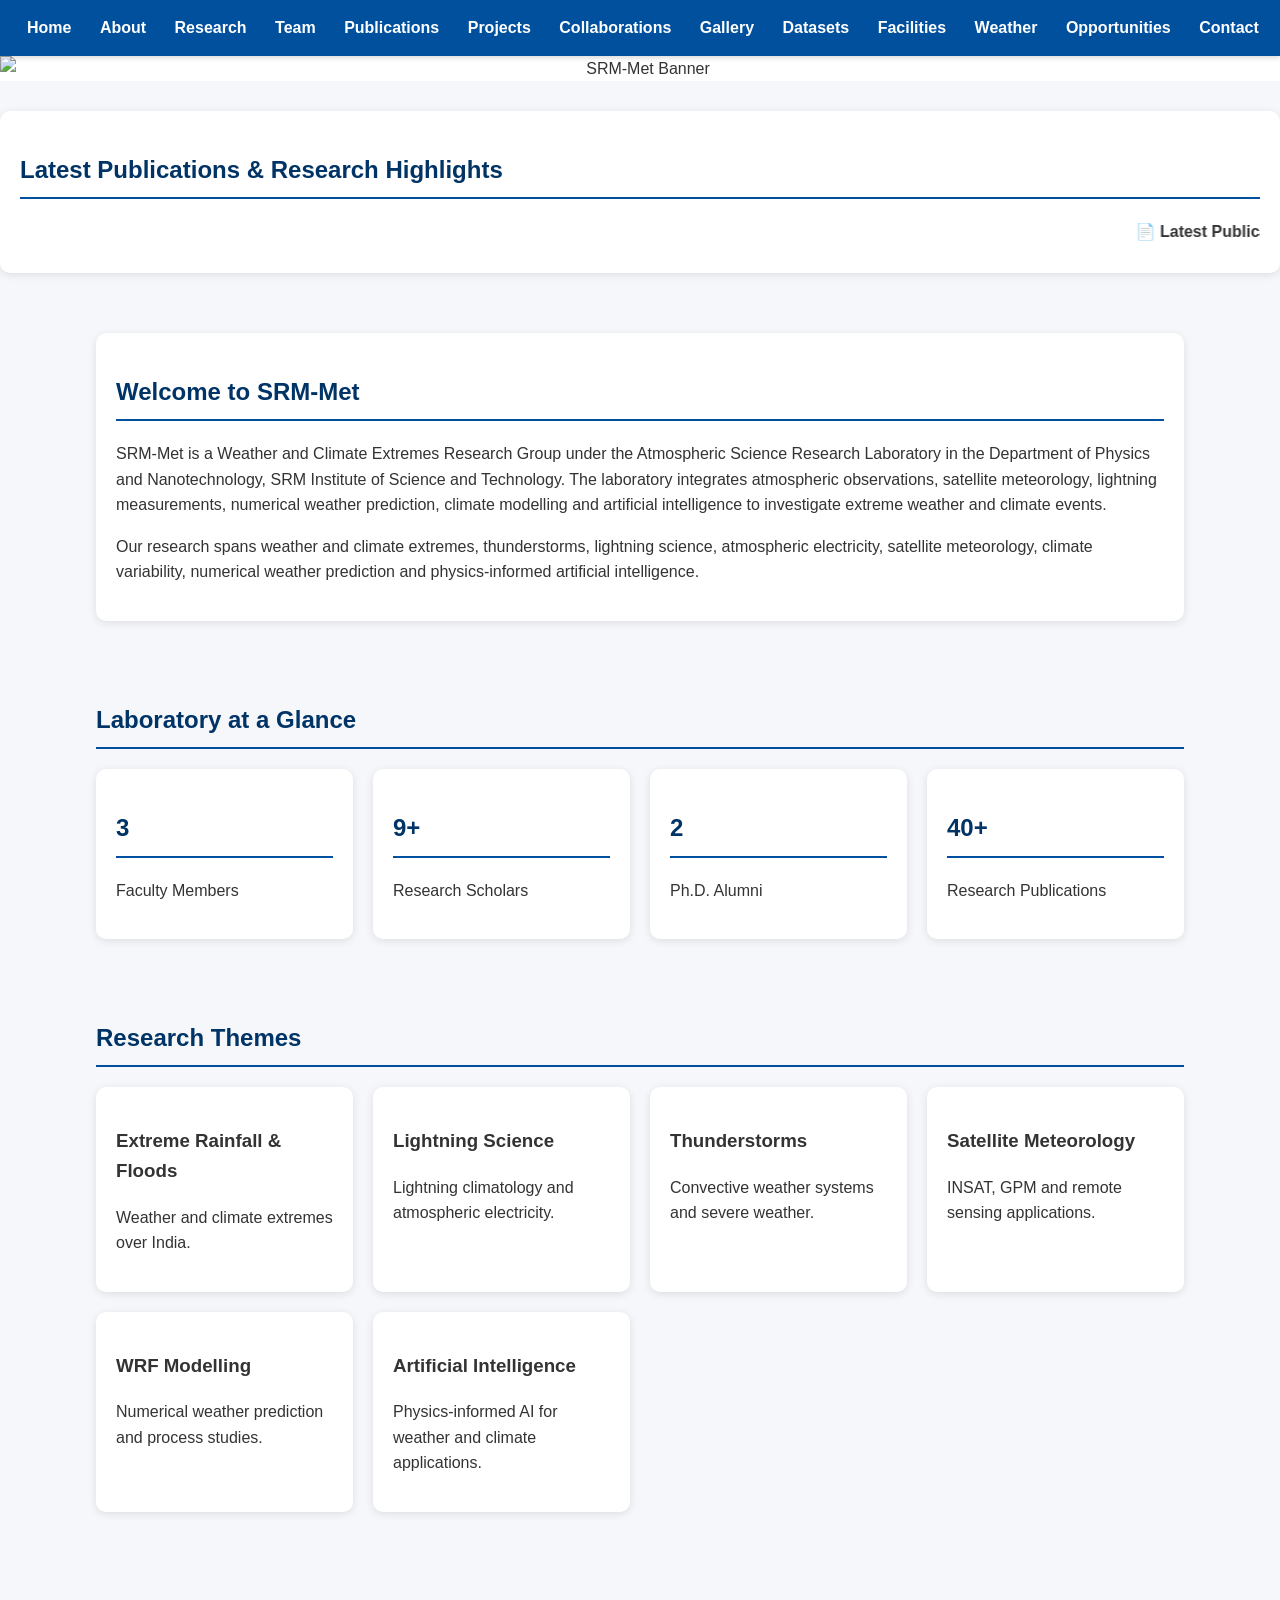
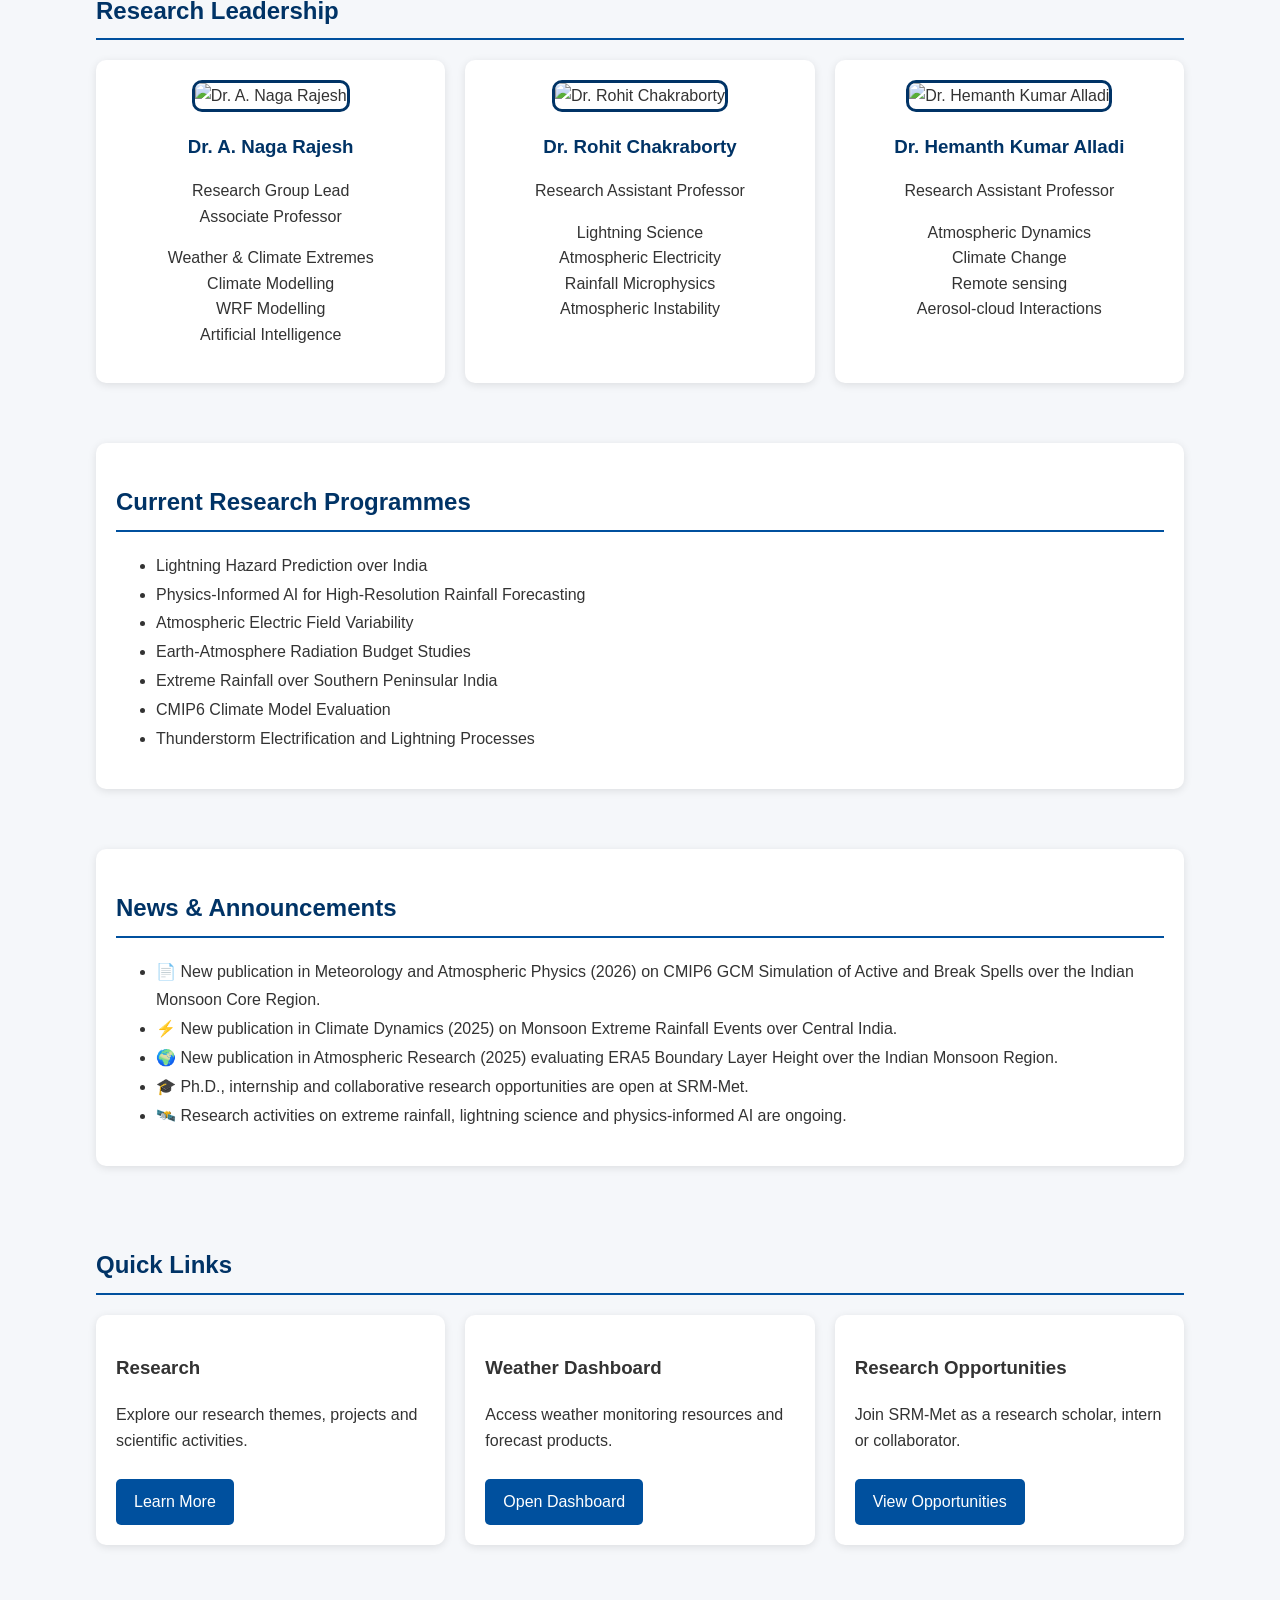
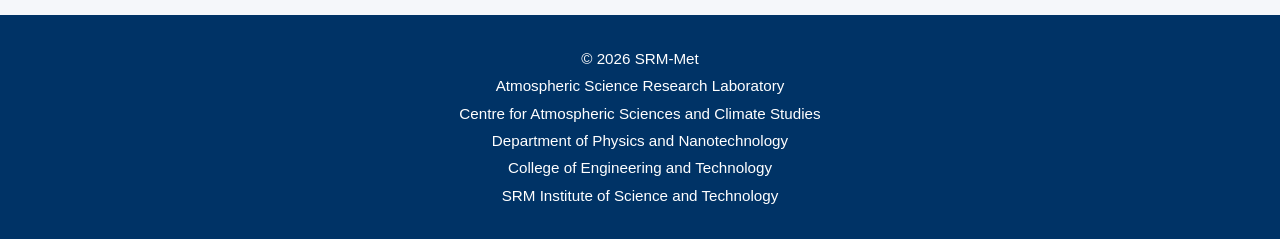
==== index.html @ 3a7a1d63 "Update index.html" ====
<!DOCTYPE html>

<html>

<head>

    <title>SRM-Met</title>

    <link rel="stylesheet" href="css/style.css?v=2">

    <link rel="icon" href="images/logo.png">

    <meta charset="UTF-8">

    <meta name="viewport" content="width=device-width, initial-scale=1.0">
<!-- Google tag (gtag.js) -->
<script async src="https://www.googletagmanager.com/gtag/js?id=G-F5K1TEDGQZ"></script>
<script>
  window.dataLayer = window.dataLayer || [];
  function gtag(){dataLayer.push(arguments);}
  gtag('js', new Date());

  gtag('config', 'G-F5K1TEDGQZ');
</script>
</head>

<body>

<nav>

    <a href="index.html">Home</a>
    <a href="about.html">About</a>
    <a href="research.html">Research</a>
    <a href="team.html">Team</a>
    <a href="publications.html">Publications</a>
    <a href="projects.html">Projects</a>
    <a href="collaborations.html">Collaborations</a>
    <a href="gallery.html">Gallery</a>
    <a href="datasets.html">Datasets</a>
    <a href="facilities.html">Facilities</a>
    <a href="weather.html">Weather</a>
    <a href="opportunities.html">Opportunities</a>
    <a href="contact.html">Contact</a>

</nav>

<div class="hero">

    <img src="images/banner.png"
         alt="SRM-Met Banner"
         class="banner-image">

</div>
<section class="section">

<div class="card">

<h2>Latest Publications & Research Highlights</h2>

<marquee behavior="scroll" direction="left" scrollamount="5">

📄 <strong>Latest Publication – Dr. A. Naga Rajesh:</strong> Features of active and break spells over monsoon core region of india during southwest monsoon simulated by CMIP6 GCMs (Meteorology and Atmospheric Physics, 2026) |

⚡ <strong>Latest Publication – Dr. Rohit Chakraborty:</strong> Widespread Monsoon Extreme Rainfall Events over Central Indian Region: Influence of Dynamics and Thermodynamics (Climate Dynamics, 2025) |

🌍 <strong>Latest Publication – Dr. Hemanth Kumar Alladi:</strong> Evaluation of ERA5 Boundary Layer Height Against Radiosonde Measurements: Regional Drivers, Spatiotemporal Variability and Trends over the Indian Monsoon Region (Atmospheric Research, 2025)

</marquee>

</div>

</section>
<div class="container">

<section class="section">

<div class="card">

<h2>Welcome to SRM-Met</h2>

<p>
SRM-Met is a Weather and Climate Extremes Research Group under the Atmospheric Science Research Laboratory in the Department of Physics and Nanotechnology, SRM Institute of Science and Technology. The laboratory integrates atmospheric observations, satellite meteorology, lightning measurements, numerical weather prediction, climate modelling and artificial intelligence to investigate extreme weather and climate events.
</p>

<p>
Our research spans weather and climate extremes, thunderstorms, lightning science, atmospheric electricity, satellite meteorology, climate variability, numerical weather prediction and physics-informed artificial intelligence.
</p>

</div>

</section>

<section class="section">

<h2>Laboratory at a Glance</h2>

<div class="grid">

<div class="card">
<h2>3</h2>
<p>Faculty Members</p>
</div>

<div class="card">
<h2>9+</h2>
<p>Research Scholars</p>
</div>

<div class="card">
<h2>2</h2>
<p>Ph.D. Alumni</p>
</div>

<div class="card">
<h2>40+</h2>
<p>Research Publications</p>
</div>

</div>

</section>

<section class="section">

<h2>Research Themes</h2>

<div class="grid">

<div class="card">
<h3>Extreme Rainfall & Floods</h3>
<p>Weather and climate extremes over India.</p>
</div>

<div class="card">
<h3>Lightning Science</h3>
<p>Lightning climatology and atmospheric electricity.</p>
</div>

<div class="card">
<h3>Thunderstorms</h3>
<p>Convective weather systems and severe weather.</p>
</div>

<div class="card">
<h3>Satellite Meteorology</h3>
<p>INSAT, GPM and remote sensing applications.</p>
</div>

<div class="card">
<h3>WRF Modelling</h3>
<p>Numerical weather prediction and process studies.</p>
</div>

<div class="card">
<h3>Artificial Intelligence</h3>
<p>Physics-informed AI for weather and climate applications.</p>
</div>

</div>

</section>

<section class="section">

<h2>Research Leadership</h2>

<div class="grid">

<div class="card profile-card">

<img src="images/rajesh.jpg" alt="Dr. A. Naga Rajesh">

<h3>Dr. A. Naga Rajesh</h3>

<p>
Research Group Lead<br>
Associate Professor
</p>

<p>
Weather & Climate Extremes<br>
Climate Modelling<br>
WRF Modelling<br>
Artificial Intelligence
</p>

</div>

<div class="card profile-card">

<img src="images/rohit.jpg" alt="Dr. Rohit Chakraborty">

<h3>Dr. Rohit Chakraborty</h3>

<p>
Research Assistant Professor
</p>

<p>
Lightning Science<br>
Atmospheric Electricity<br>
Rainfall Microphysics<br>
Atmospheric Instability
</p>

</div>

<div class="card profile-card">

<img src="images/hemanth.jpg.png" alt="Dr. Hemanth Kumar Alladi">

<h3>Dr. Hemanth Kumar Alladi</h3>

<p>
Research Assistant Professor
</p>

<p>
Atmospheric Dynamics<br>
Climate Change<br>
Remote sensing<br>
Aerosol-cloud Interactions
</p>

</div>

</div>

</section>

<section class="section">

<div class="card">

<h2>Current Research Programmes</h2>

<ul>

<li>Lightning Hazard Prediction over India</li>

<li>Physics-Informed AI for High-Resolution Rainfall Forecasting</li>

<li>Atmospheric Electric Field Variability</li>

<li>Earth-Atmosphere Radiation Budget Studies</li>

<li>Extreme Rainfall over Southern Peninsular India</li>

<li>CMIP6 Climate Model Evaluation</li>

<li>Thunderstorm Electrification and Lightning Processes</li>

</ul>

</div>

</section>

<section class="section">

<div class="card">

<h2>News & Announcements</h2>

<ul>

<li>📄 New publication in Meteorology and Atmospheric Physics (2026) on CMIP6 GCM Simulation of Active and Break Spells over the Indian Monsoon Core Region.</li>

<li>⚡ New publication in Climate Dynamics (2025) on Monsoon Extreme Rainfall Events over Central India.</li>

<li>🌍 New publication in Atmospheric Research (2025) evaluating ERA5 Boundary Layer Height over the Indian Monsoon Region.</li>

<li>🎓 Ph.D., internship and collaborative research opportunities are open at SRM-Met.</li>

<li>🛰️ Research activities on extreme rainfall, lightning science and physics-informed AI are ongoing.</li>

</ul>

</div>

</section>

<section class="section">

<h2>Quick Links</h2>

<div class="grid">

<div class="card">

<h3>Research</h3>

<p>
Explore our research themes, projects and scientific activities.
</p>

<a class="button" href="research.html">
Learn More
</a>

</div>

<div class="card">

<h3>Weather Dashboard</h3>

<p>
Access weather monitoring resources and forecast products.
</p>

<a class="button" href="weather.html">
Open Dashboard
</a>

</div>

<div class="card">

<h3>Research Opportunities</h3>

<p>
Join SRM-Met as a research scholar, intern or collaborator.
</p>

<a class="button" href="opportunities.html">
View Opportunities
</a>

</div>

</div>

</section>

</div>

<footer>

© 2026 SRM-Met<br>

Atmospheric Science Research Laboratory<br>

Centre for Atmospheric Sciences and Climate Studies<br>

Department of Physics and Nanotechnology<br>

College of Engineering and Technology<br>

SRM Institute of Science and Technology

</footer>

</body>

</html>
---- css/style.css ----
```css
body{
    background:red !important;
}

body{
    font-family: Arial, Helvetica, sans-serif;
    margin:0;
    padding:0;
    background:#f5f7fa;
    color:#333;
    line-height:1.6;
}

/* =====================================
   NAVIGATION
===================================== */

nav{
    background:#00509e;
    text-align:center;
    padding:15px;
    position:sticky;
    top:0;
    z-index:1000;
    box-shadow:0 2px 5px rgba(0,0,0,0.15);

    overflow-x:auto;
    white-space:nowrap;
}

nav a{
    color:white;
    text-decoration:none;
    margin:0 12px;
    font-weight:bold;
    display:inline-block;
}

nav a:hover{
    color:#ffcc00;
}

/* =====================================
   HERO BANNER
===================================== */

.hero{
    width:100%;
    text-align:center;
    background:white;
}

.banner-image{
    width:100%;
    height:auto;
    display:block;
}

/* =====================================
   MAIN LAYOUT
===================================== */

.container{
    width:85%;
    max-width:1100px;
    margin:auto;
}

.section{
    padding:30px 0;
}

.section h2{
    color:#003366;
    border-bottom:2px solid #00509e;
    padding-bottom:8px;
    margin-bottom:20px;
}

/* =====================================
   GRID
===================================== */

.grid{
    display:grid;
    grid-template-columns:repeat(auto-fit,minmax(250px,1fr));
    gap:20px;
}

/* =====================================
   CARDS
===================================== */

.card{
    background:white;
    padding:20px;
    border-radius:10px;
    box-shadow:0 2px 8px rgba(0,0,0,0.10);
    transition:0.3s;
}

.card:hover{
    transform:translateY(-4px);
}

/* =====================================
   FACULTY PROFILES
===================================== */

.profile-card{
    text-align:center;
}

.profile-card img{
    width:180px;
    height:220px;
    object-fit:cover;
    border-radius:10px;
    border:3px solid #003366;
    margin-bottom:10px;
}

.profile-card h3{
    color:#003366;
    margin-top:10px;
    margin-bottom:5px;
}

/* =====================================
   BUTTONS
===================================== */

.button{
    display:inline-block;
    background:#00509e;
    color:white;
    text-decoration:none;
    padding:10px 18px;
    border-radius:5px;
    margin-top:10px;
}

.button:hover{
    background:#003366;
}

/* =====================================
   TABLES
===================================== */

table{
    width:100%;
    border-collapse:collapse;
    background:white;
    overflow-x:auto;
    display:block;
}

table,
th,
td{
    border:1px solid #ddd;
}

th{
    background:#00509e;
    color:white;
}

th,
td{
    padding:12px;
    text-align:left;
}

/* =====================================
   LISTS
===================================== */

ul{
    line-height:1.8;
}

/* =====================================
   IMAGES
===================================== */

img{
    max-width:100%;
}

.gallery img{
    width:100%;
    border-radius:8px;
}
.gallery-image{
    width:100%;
    height:250px;
    object-fit:cover;
    border-radius:8px;
}
/* =====================================
   FOOTER
===================================== */

footer{
    background:#003366;
    color:white;
    text-align:center;
    padding:30px;
    margin-top:40px;
    line-height:1.8;
    font-size:0.95rem;
}

/* =====================================
   MOBILE DEVICES
===================================== */

/* =====================================
   MOBILE DEVICES
===================================== */

@media screen and (max-width:768px){

    /* Compact Menu */

   nav{
    display:flex;
    overflow-x:auto;
    white-space:nowrap;
    padding:10px;
    gap:10px;
    justify-content:flex-start;
    -webkit-overflow-scrolling:touch;
}

    nav a{
    display:inline-block;
    flex:0 0 auto;
    margin:0;
    padding:8px 12px;
    background:none;
    border-radius:0;
    font-size:14px;
}

    .container{
        width:95%;
    }

    /* Banner */

    .banner-image{
        width:100%;
        height:auto;
        max-height:none;
    }

    /* Profile Images */

    .profile-card img{
        width:130px;
        height:160px;
    }

    /* Cards */

    .card{
        padding:15px;
    }

    .section{
        padding:20px 0;
    }

    /* Typography */

    h1{
        font-size:1.8rem;
    }

    h2{
        font-size:1.4rem;
    }

    h3{
        font-size:1.1rem;
    }

    /* Single-column Layout */

    .grid{
        grid-template-columns:1fr;
    }

    .grid > *{
        width:100%;
    }

    /* Tables */

    table{
        display:block;
        overflow-x:auto;
        white-space:nowrap;
    }

    /* Weather Maps */

    iframe{
        width:100%;
        height:400px;
    }

}
/* =====================================
   LARGE SCREENS
===================================== */

@media screen and (min-width:1200px){

    .container{
        max-width:1200px;
    }

}
```
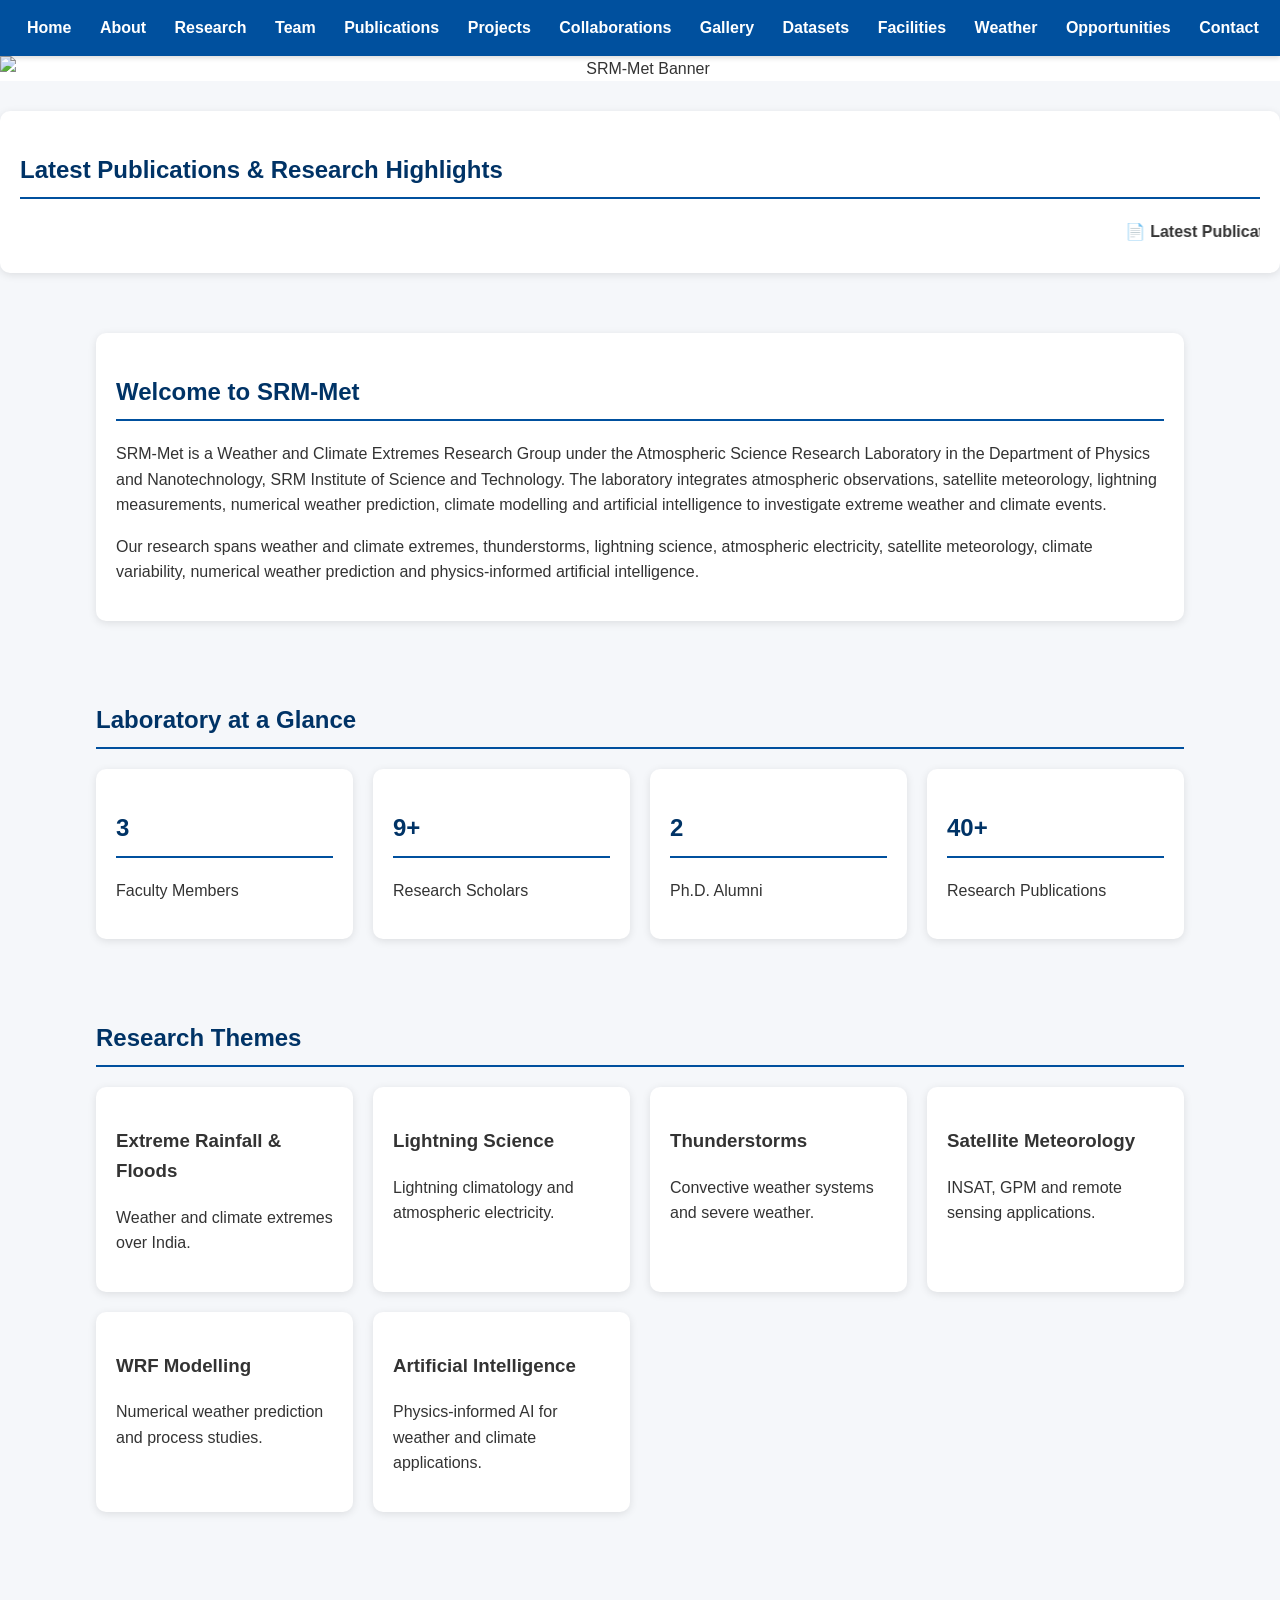
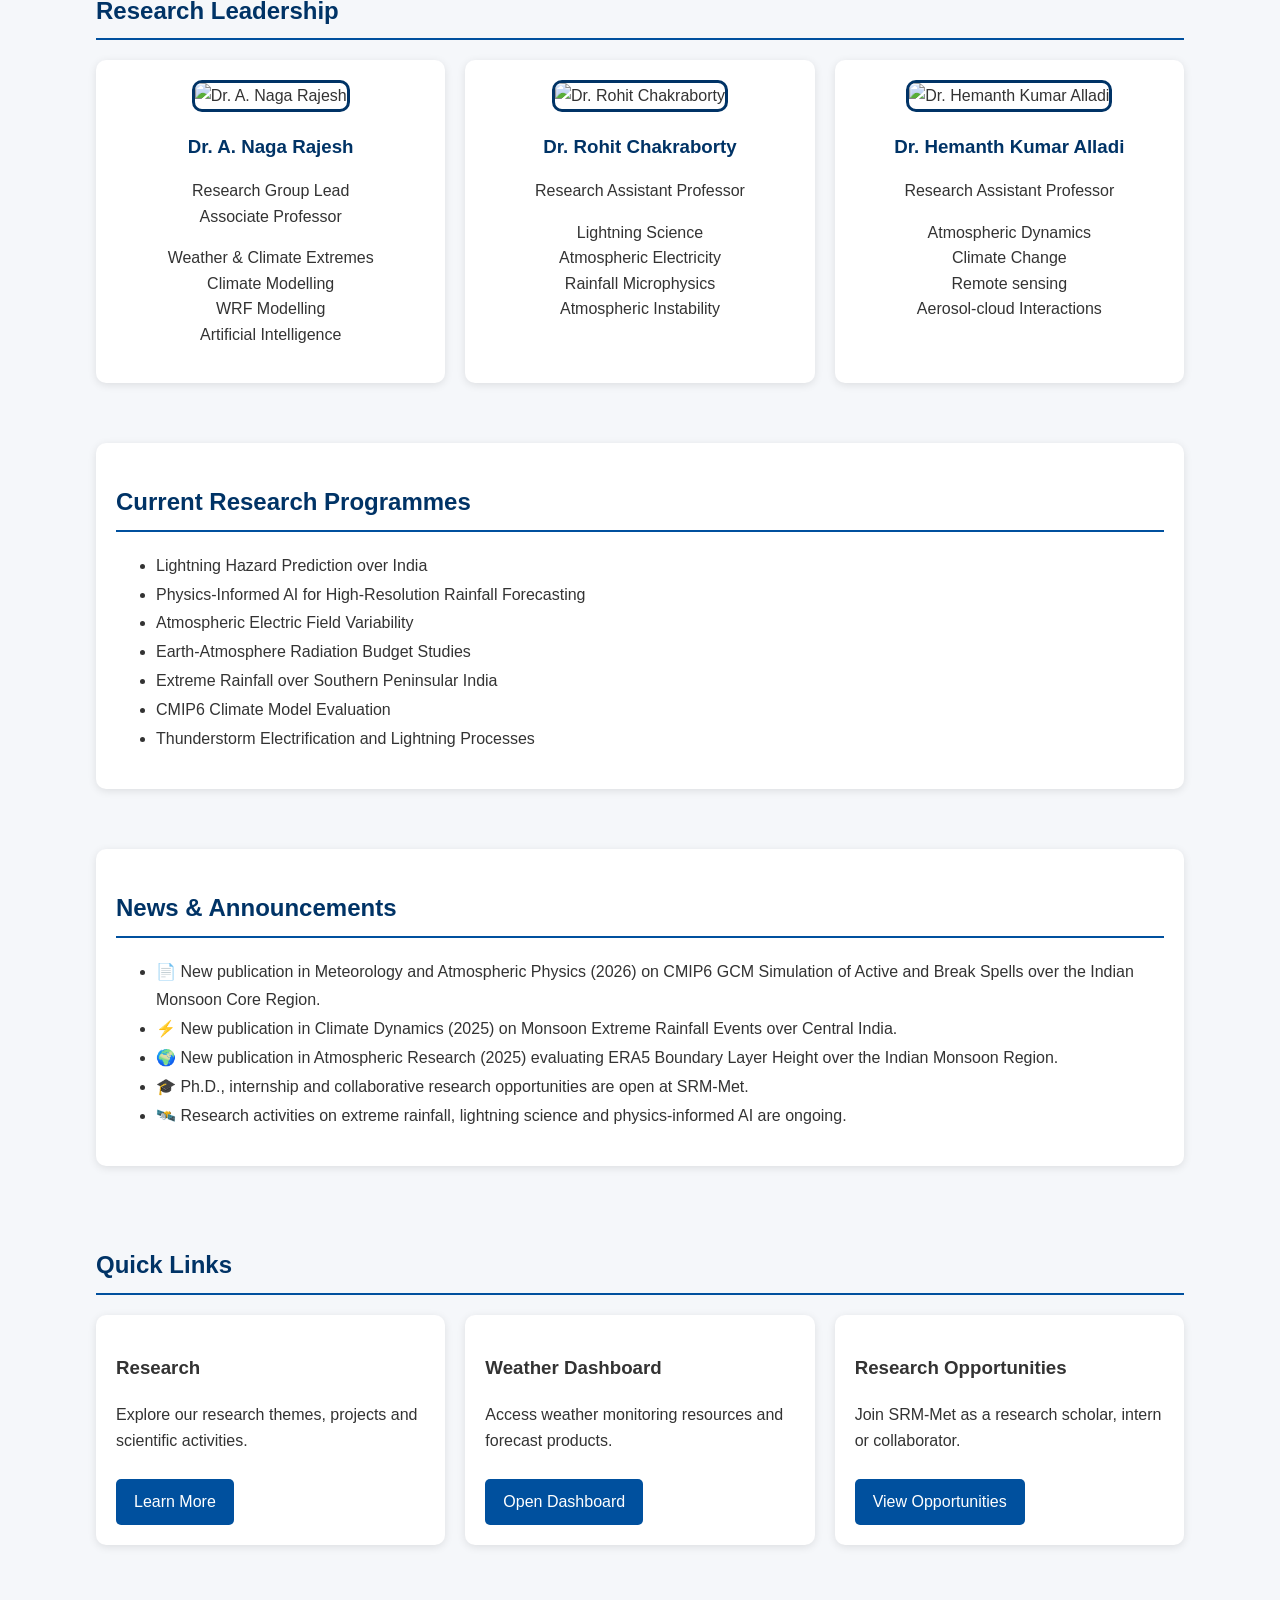
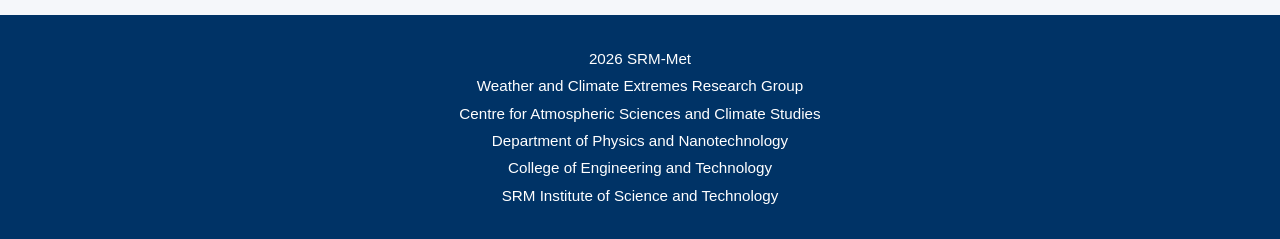
==== commit c23bc52a: "Update index.html" ====
--- a/index.html
+++ b/index.html
@@ -337,9 +337,9 @@
 
 <footer>
 
-© 2026 SRM-Met<br>
-
-Atmospheric Science Research Laboratory<br>
+2026 SRM-Met<br>
+
+Weather and Climate Extremes Research Group<br>
 
 Centre for Atmospheric Sciences and Climate Studies<br>
 
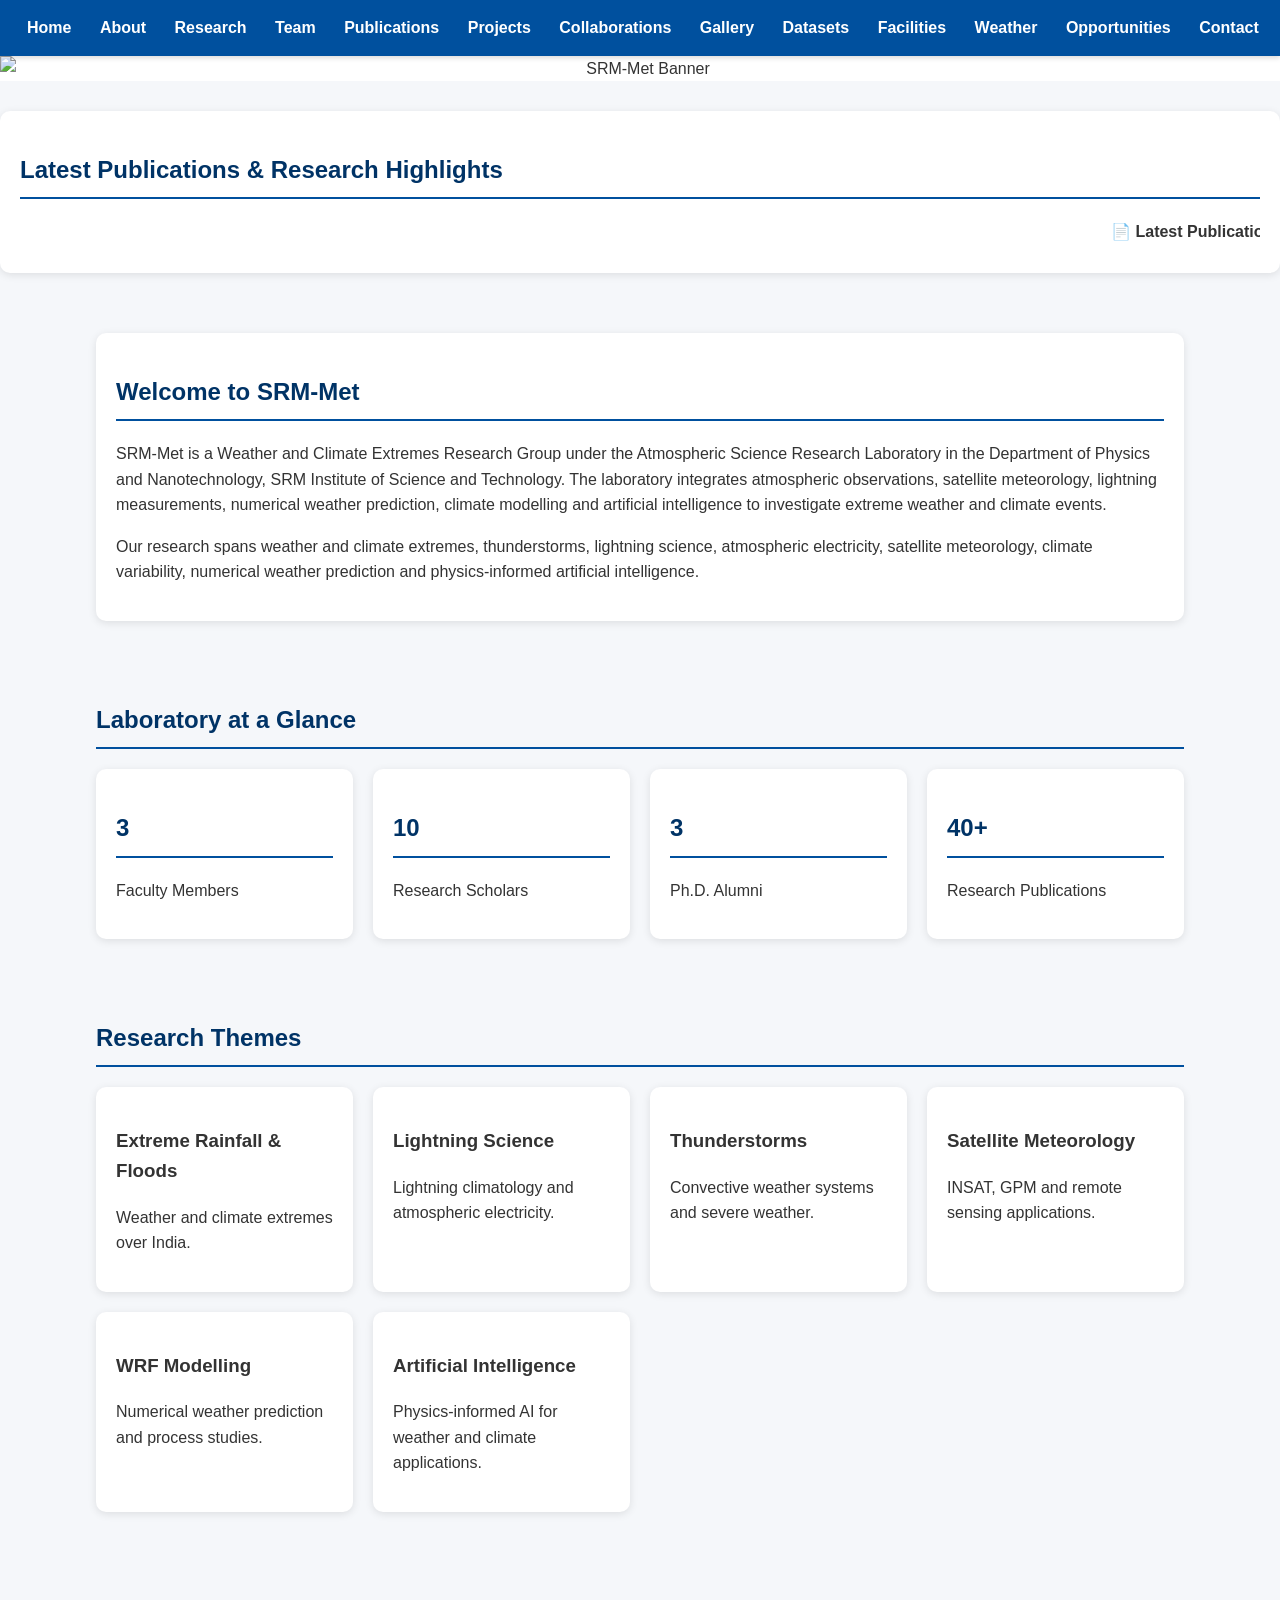
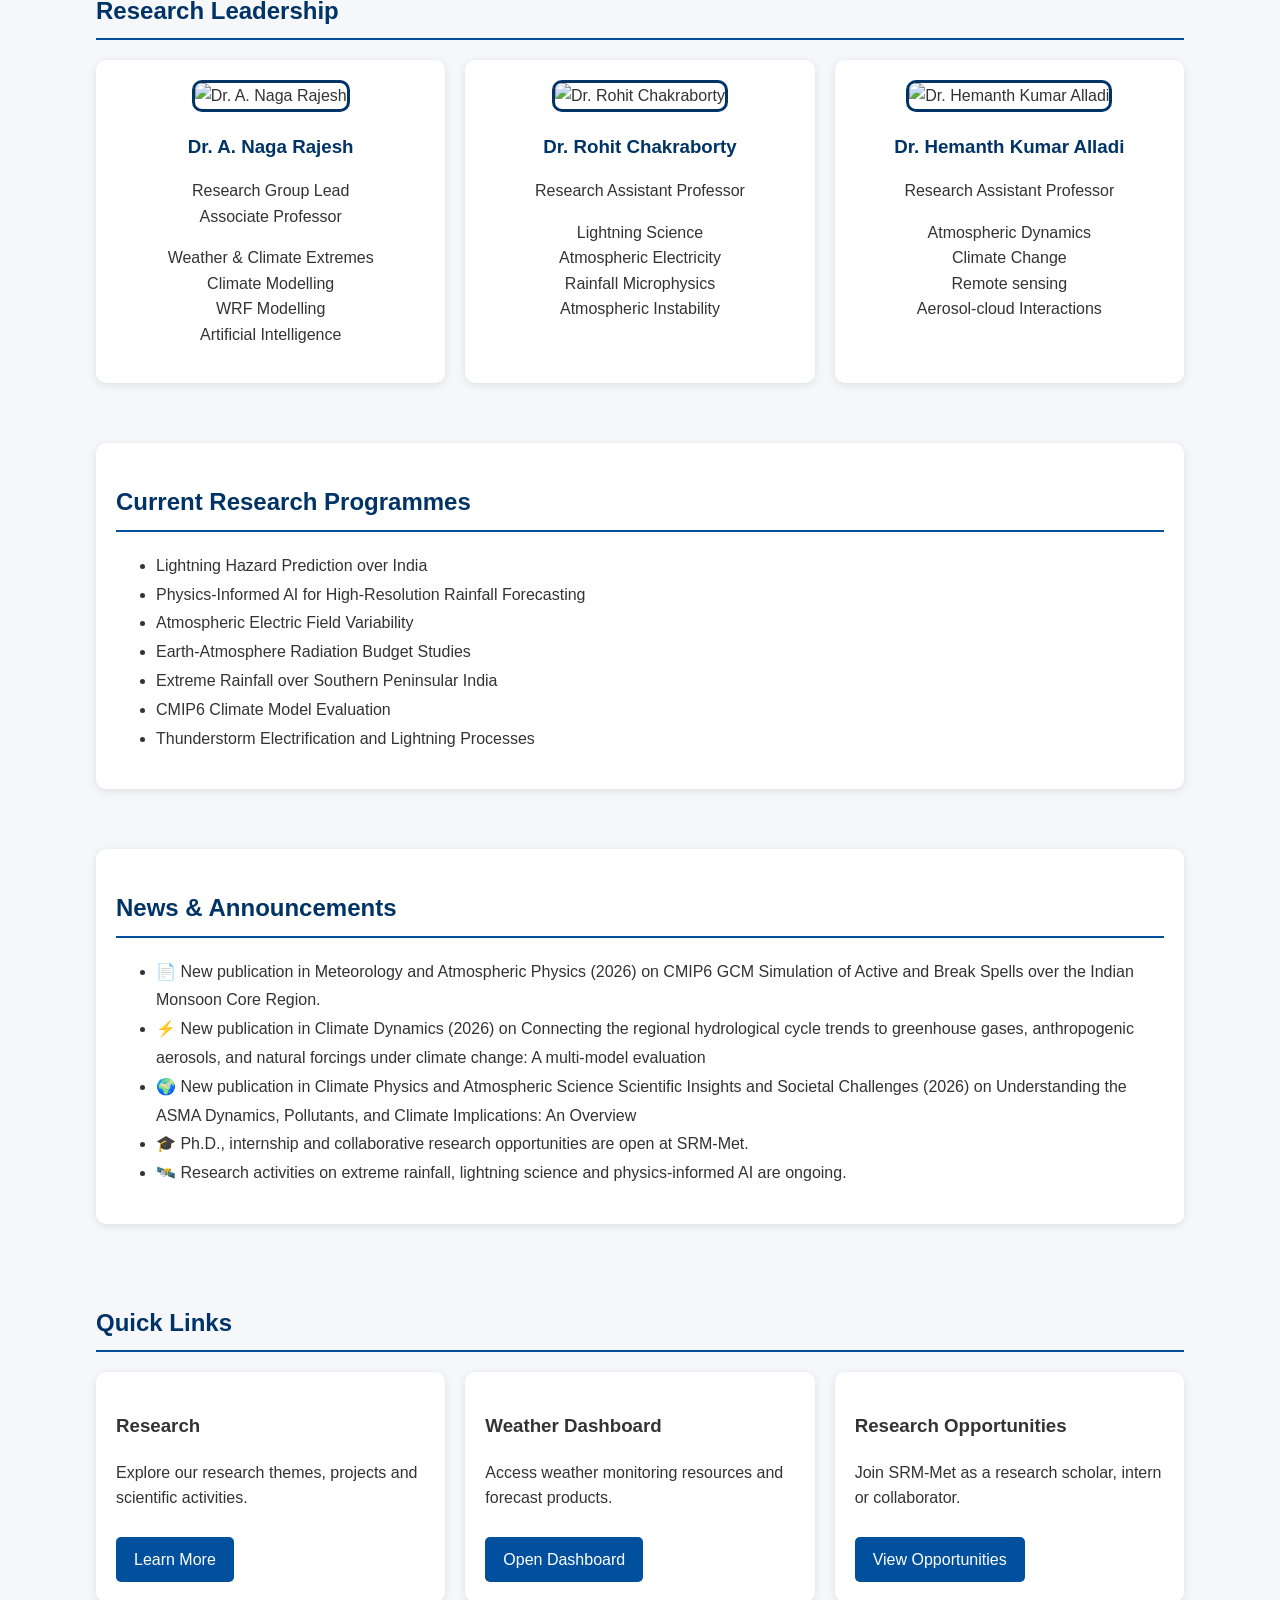
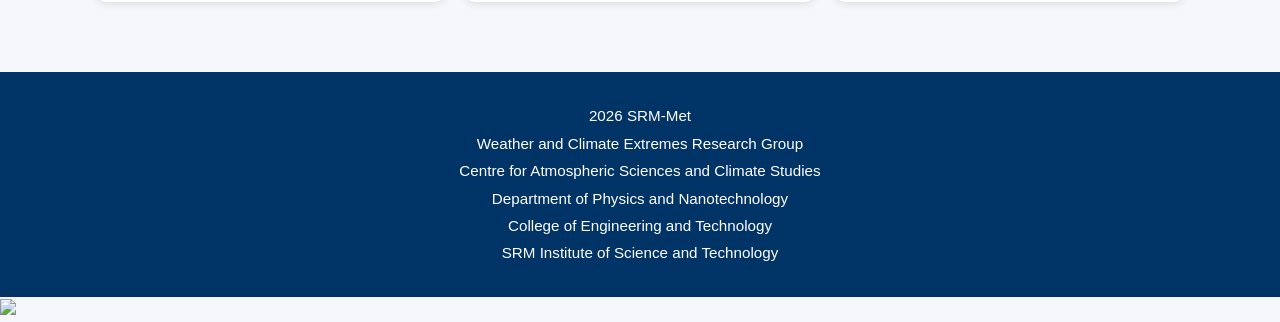
==== commit 22ddc289: "Update index.html" ====
--- a/index.html
+++ b/index.html
@@ -103,12 +103,12 @@
 </div>
 
 <div class="card">
-<h2>9+</h2>
+<h2>10</h2>
 <p>Research Scholars</p>
 </div>
 
 <div class="card">
-<h2>2</h2>
+<h2>3</h2>
 <p>Ph.D. Alumni</p>
 </div>
 
@@ -267,9 +267,9 @@
 
 <li>📄 New publication in Meteorology and Atmospheric Physics (2026) on CMIP6 GCM Simulation of Active and Break Spells over the Indian Monsoon Core Region.</li>
 
-<li>⚡ New publication in Climate Dynamics (2025) on Monsoon Extreme Rainfall Events over Central India.</li>
-
-<li>🌍 New publication in Atmospheric Research (2025) evaluating ERA5 Boundary Layer Height over the Indian Monsoon Region.</li>
+<li>⚡ New publication in Climate Dynamics (2026) on Connecting the regional hydrological cycle trends to greenhouse gases, anthropogenic aerosols, and natural forcings under climate change: A multi-model evaluation</li>
+
+<li>🌍 New publication in Climate Physics and Atmospheric Science Scientific Insights and Societal Challenges (2026) on Understanding the ASMA Dynamics, Pollutants, and Climate Implications: An Overview </li>
 
 <li>🎓 Ph.D., internship and collaborative research opportunities are open at SRM-Met.</li>
 
@@ -350,7 +350,7 @@
 SRM Institute of Science and Technology
 
 </footer>
-
+<a href="https://visitorbadge.io/status?path=https%3A%2F%2Fsrm-met.github.io"><img src="https://api.visitorbadge.io/api/visitors?path=https%3A%2F%2Fsrm-met.github.io&label=VISITORS&countColor=%23263759" /></a>
 </body>
 
 </html>
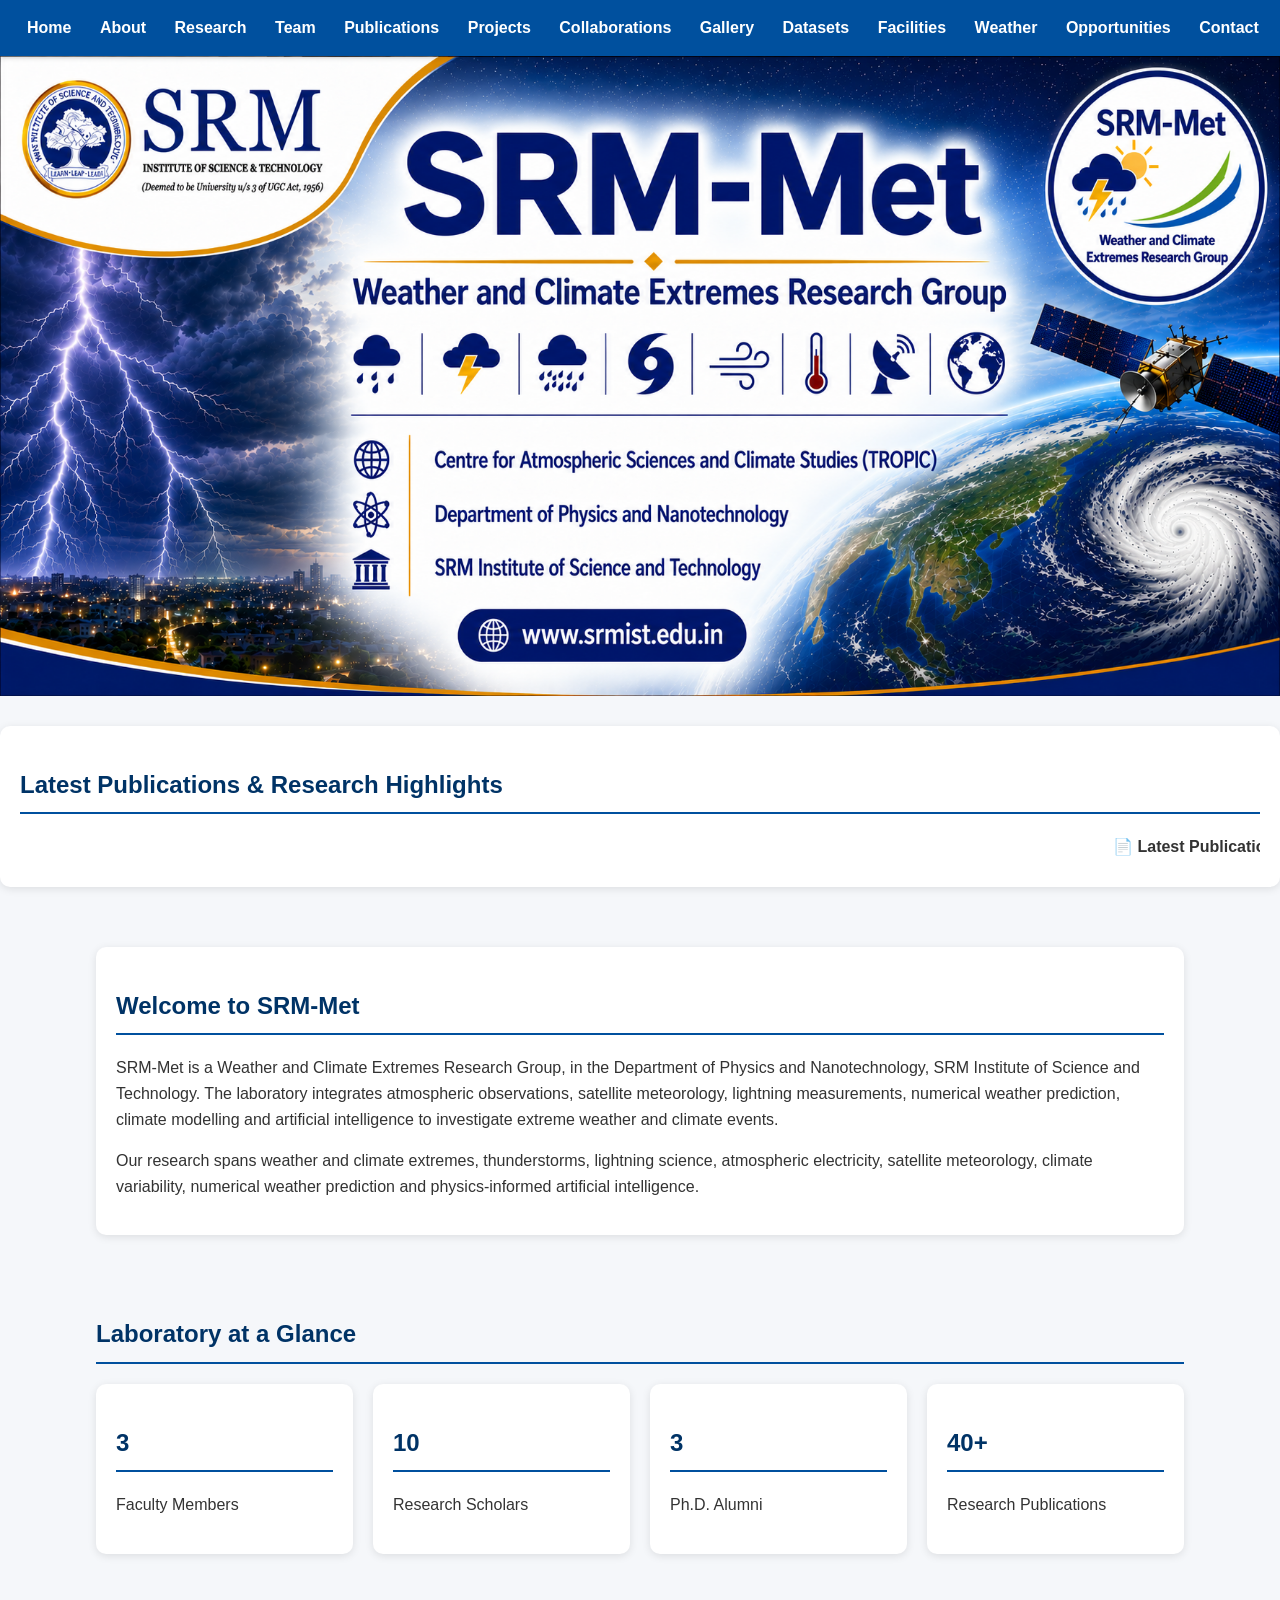
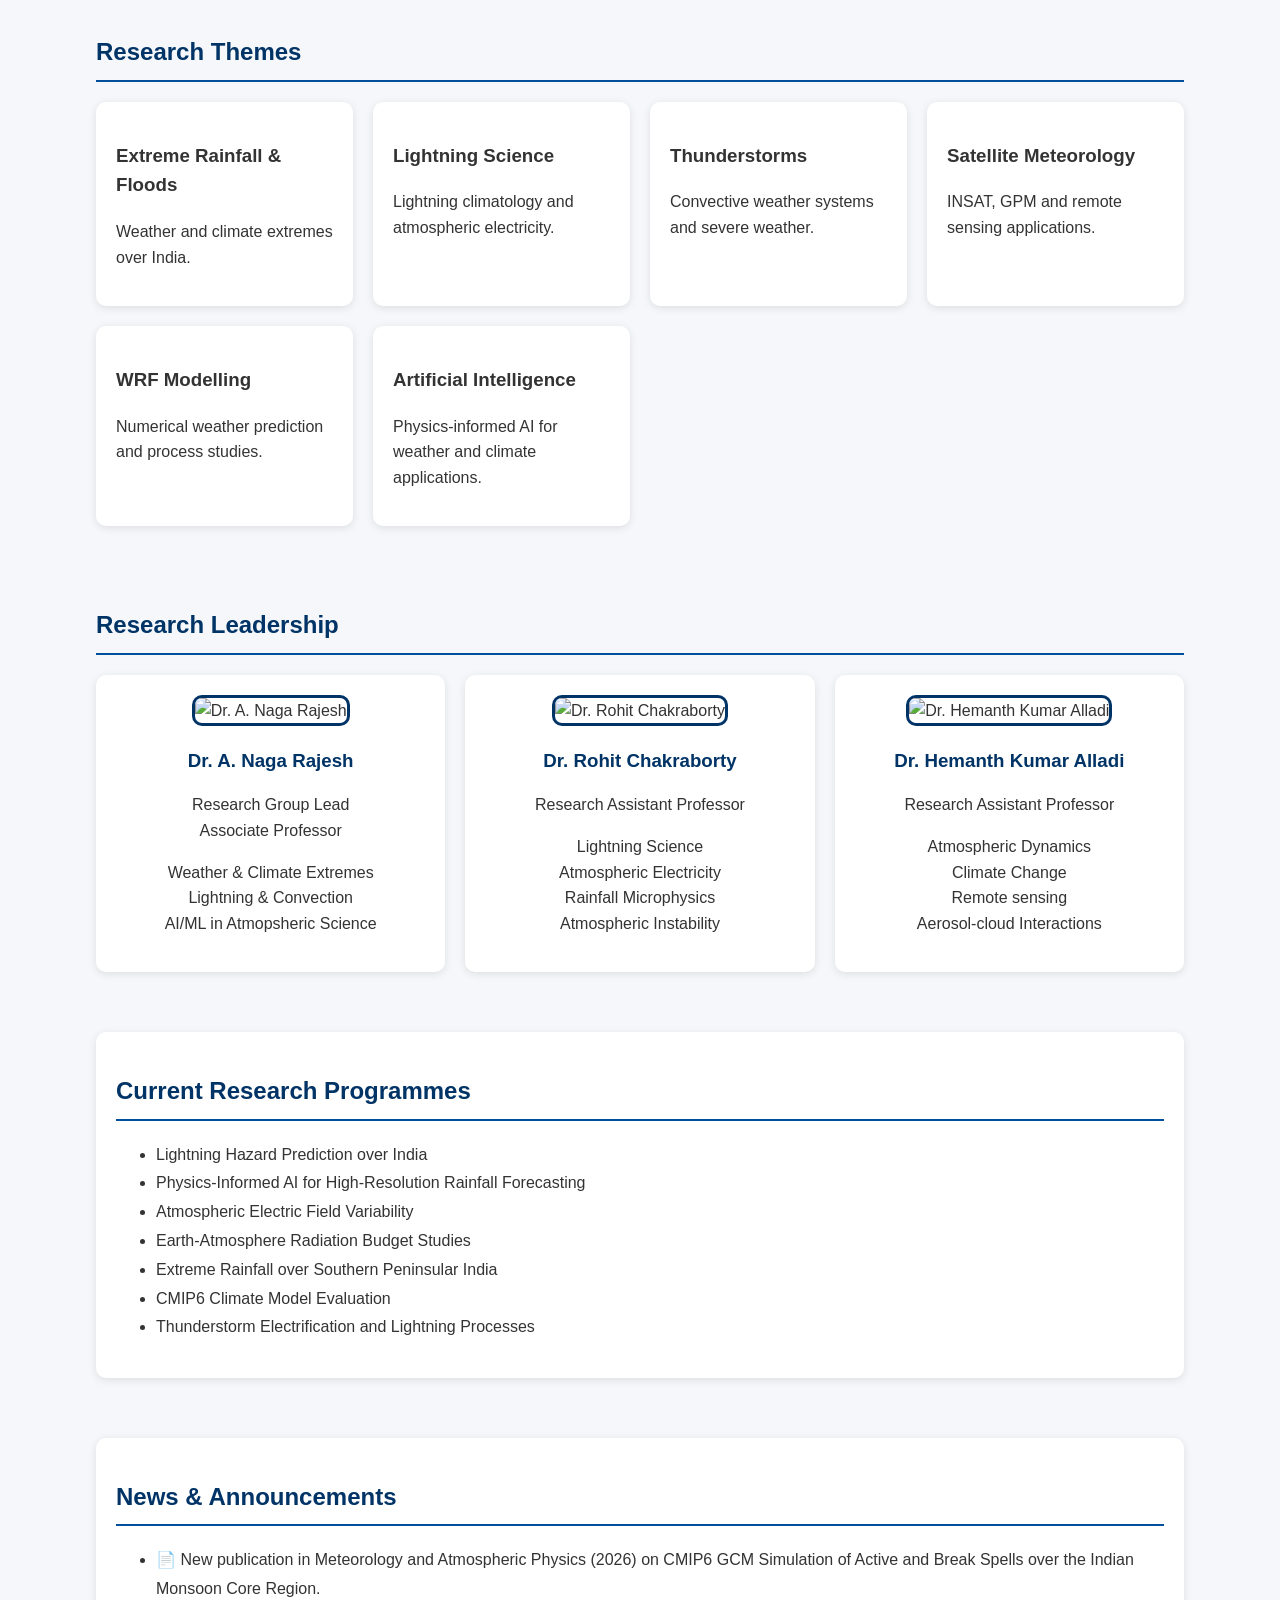
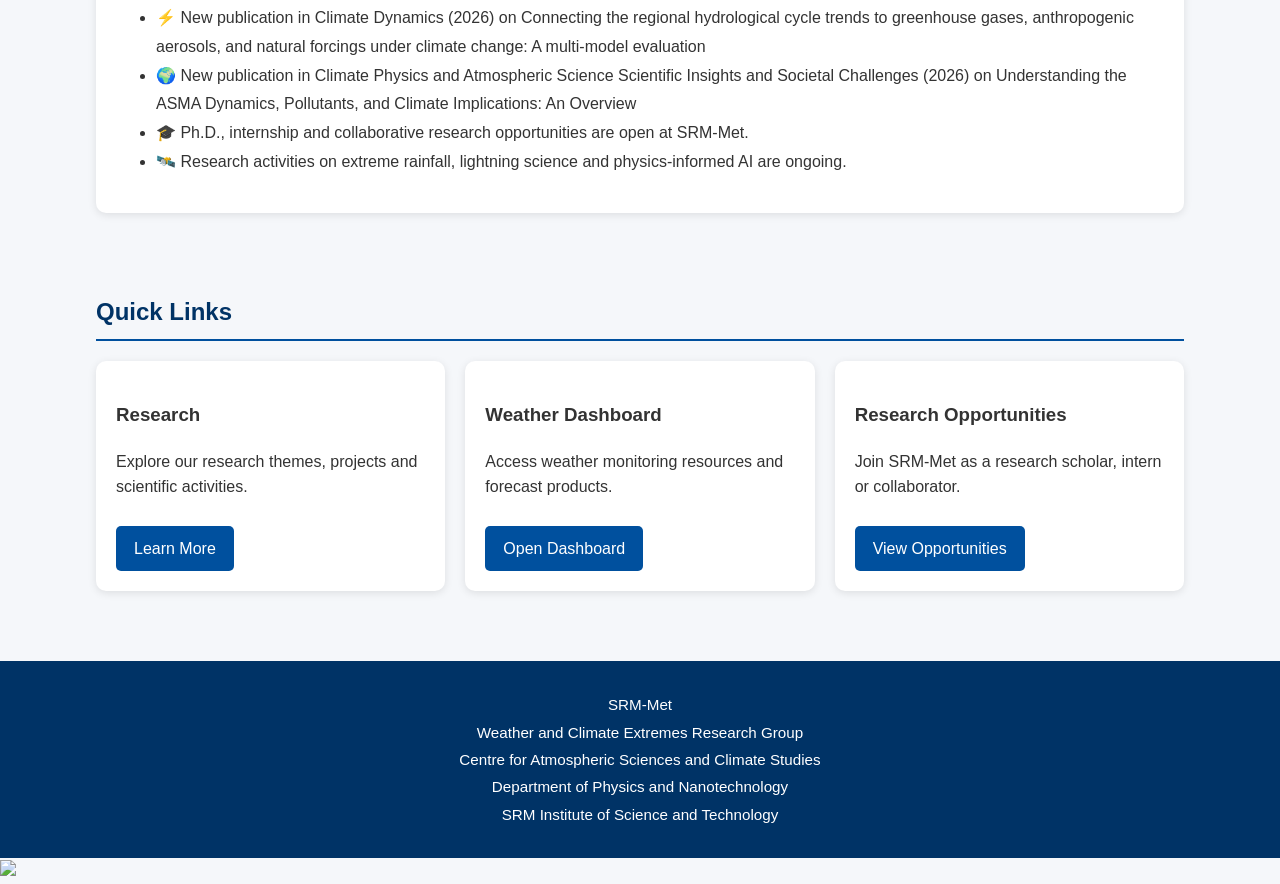
==== commit 8c7b40f3: "Update index.html" ====
--- a/index.html
+++ b/index.html
@@ -80,7 +80,7 @@
 <h2>Welcome to SRM-Met</h2>
 
 <p>
-SRM-Met is a Weather and Climate Extremes Research Group under the Atmospheric Science Research Laboratory in the Department of Physics and Nanotechnology, SRM Institute of Science and Technology. The laboratory integrates atmospheric observations, satellite meteorology, lightning measurements, numerical weather prediction, climate modelling and artificial intelligence to investigate extreme weather and climate events.
+SRM-Met is a Weather and Climate Extremes Research Group, in the Department of Physics and Nanotechnology, SRM Institute of Science and Technology. The laboratory integrates atmospheric observations, satellite meteorology, lightning measurements, numerical weather prediction, climate modelling and artificial intelligence to investigate extreme weather and climate events.
 </p>
 
 <p>
@@ -180,9 +180,8 @@
 
 <p>
 Weather & Climate Extremes<br>
-Climate Modelling<br>
-WRF Modelling<br>
-Artificial Intelligence
+Lightning & Convection<br>
+AI/ML in Atmopsheric Science
 </p>
 
 </div>
@@ -337,16 +336,10 @@
 
 <footer>
 
-2026 SRM-Met<br>
-
+SRM-Met<br>
 Weather and Climate Extremes Research Group<br>
-
 Centre for Atmospheric Sciences and Climate Studies<br>
-
 Department of Physics and Nanotechnology<br>
-
-College of Engineering and Technology<br>
-
 SRM Institute of Science and Technology
 
 </footer>
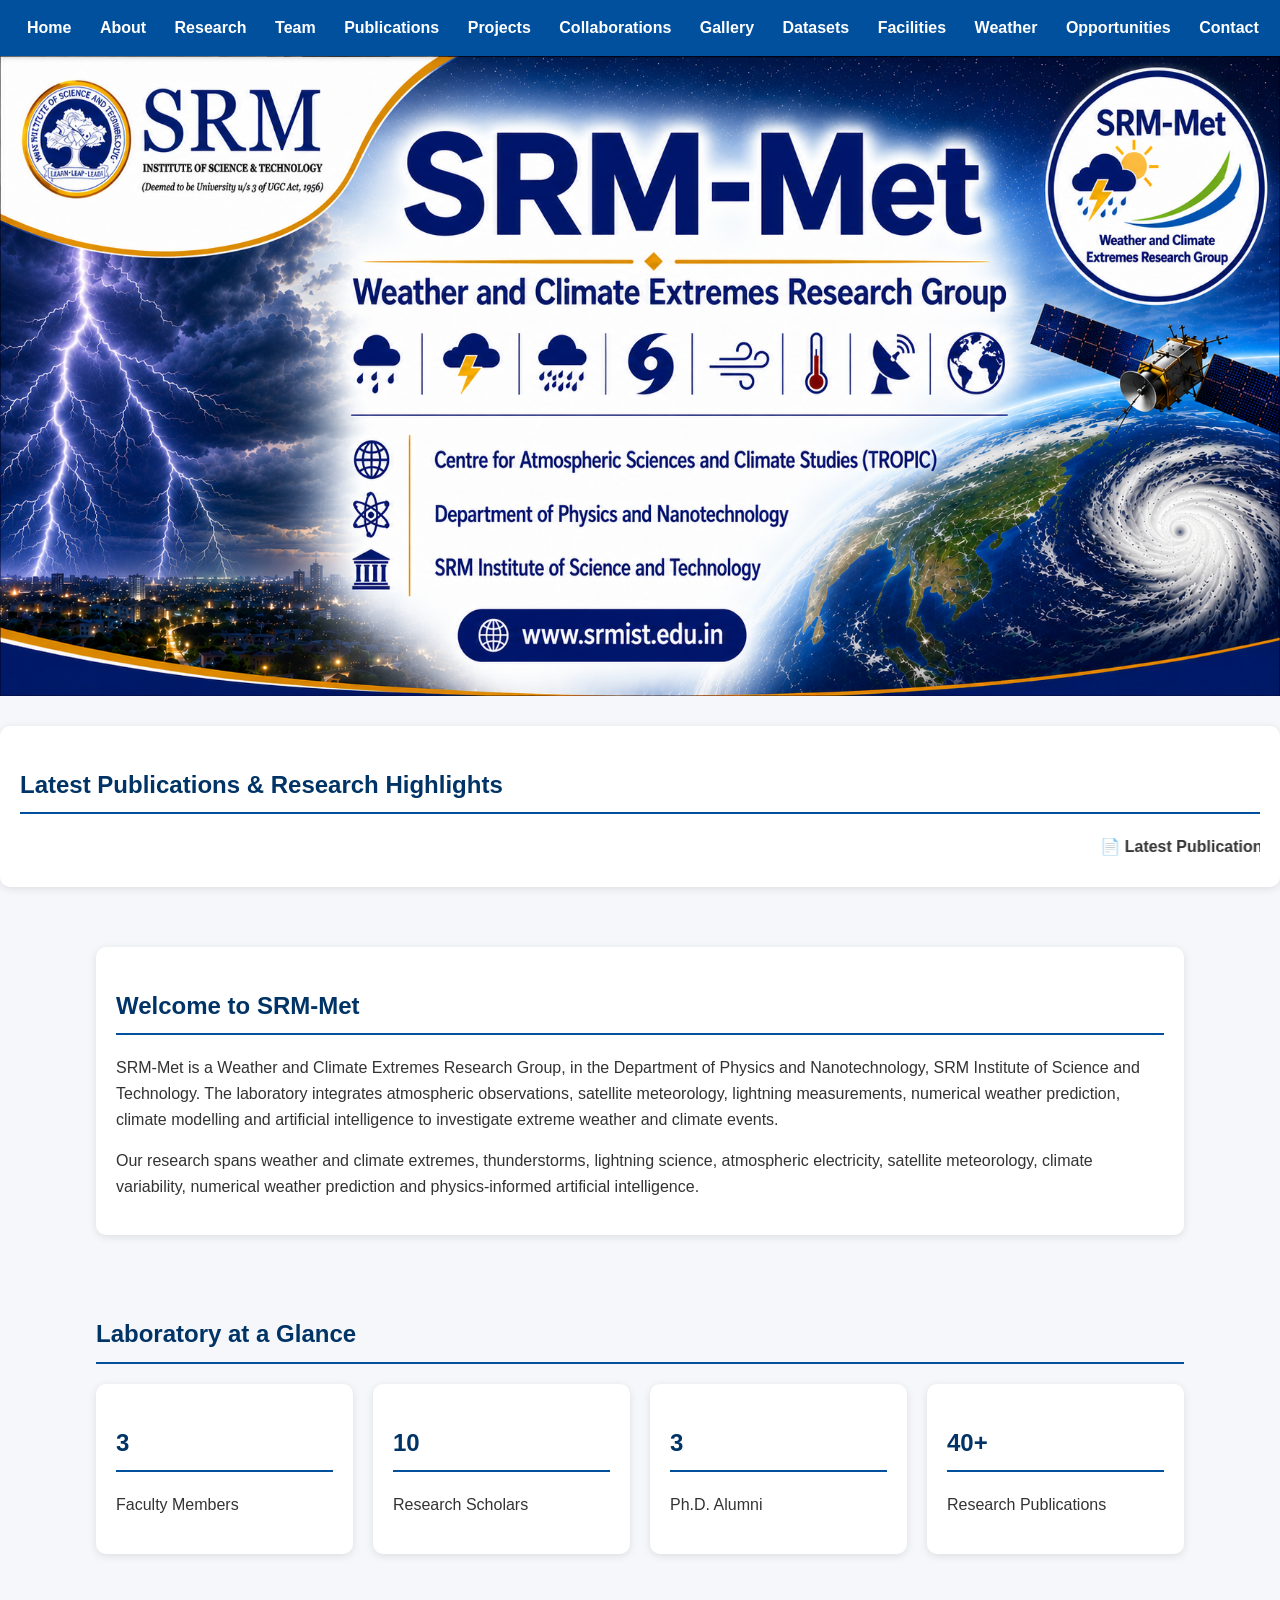
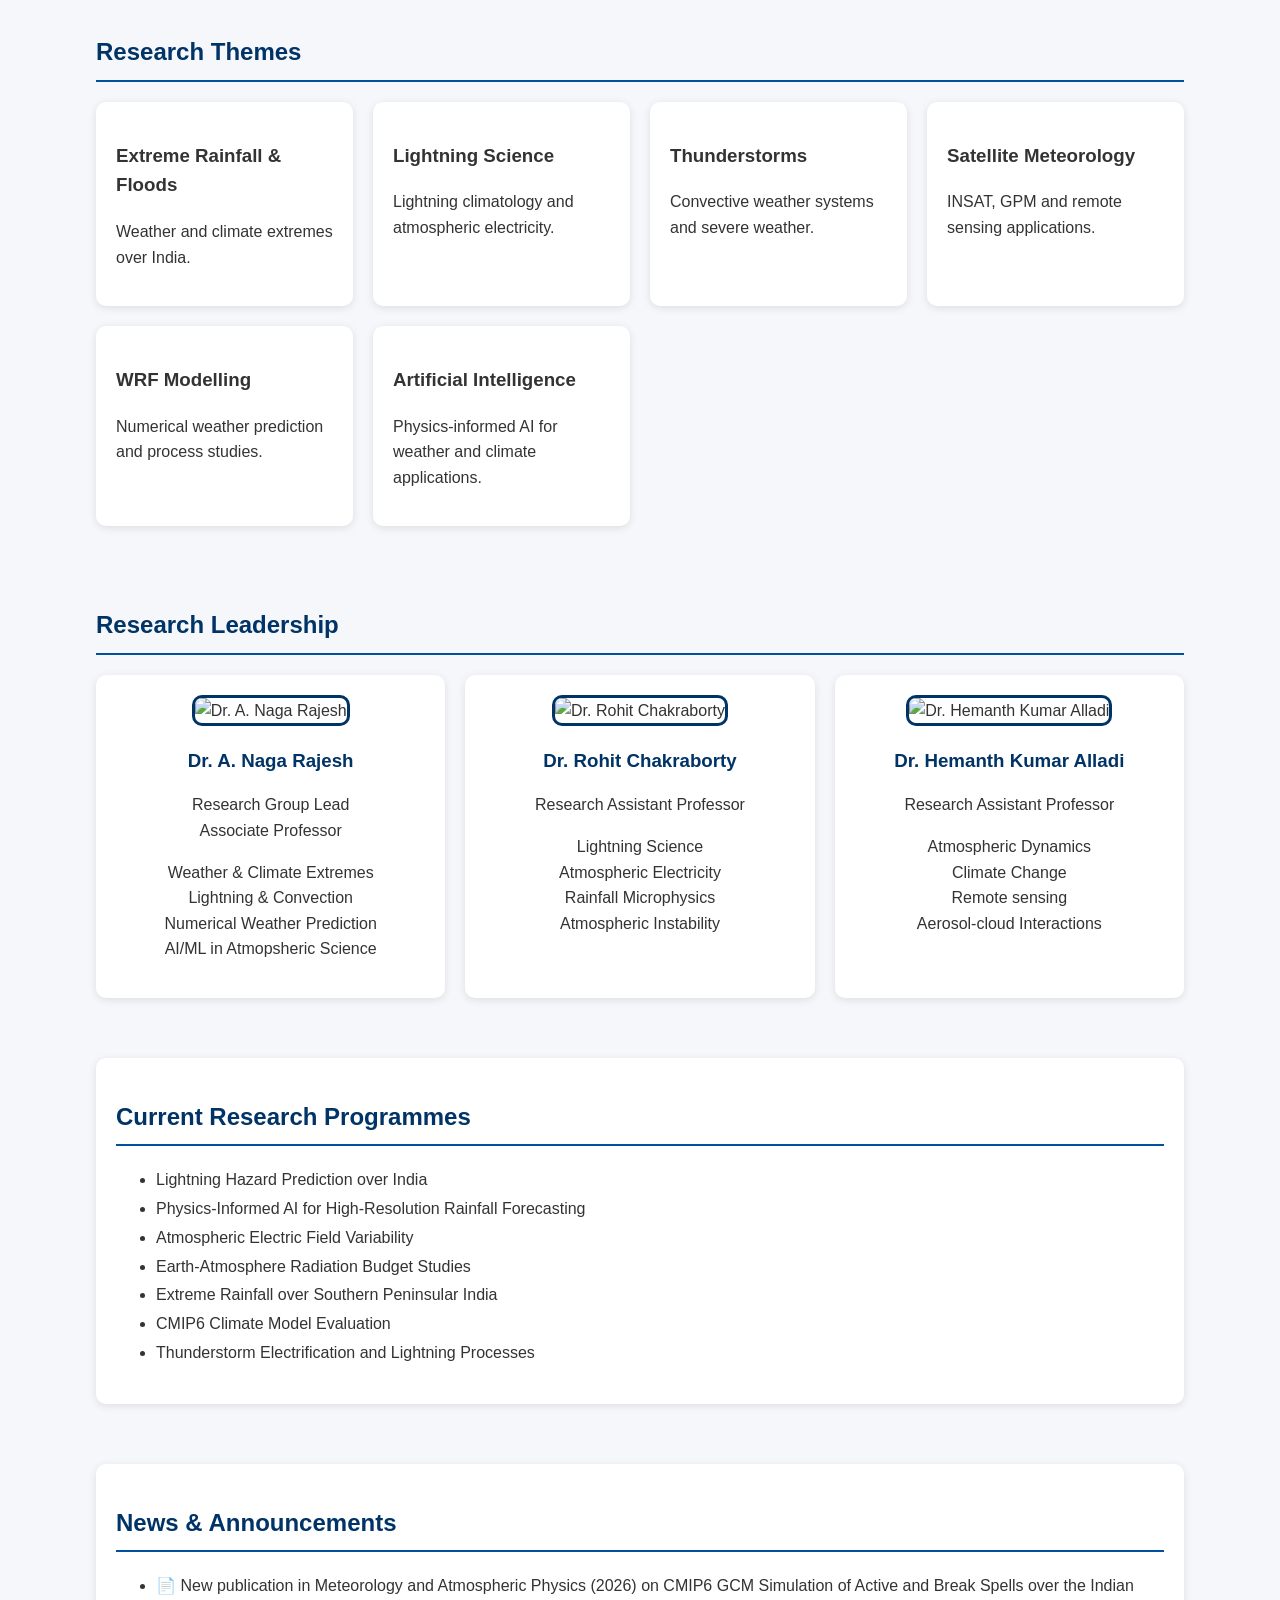
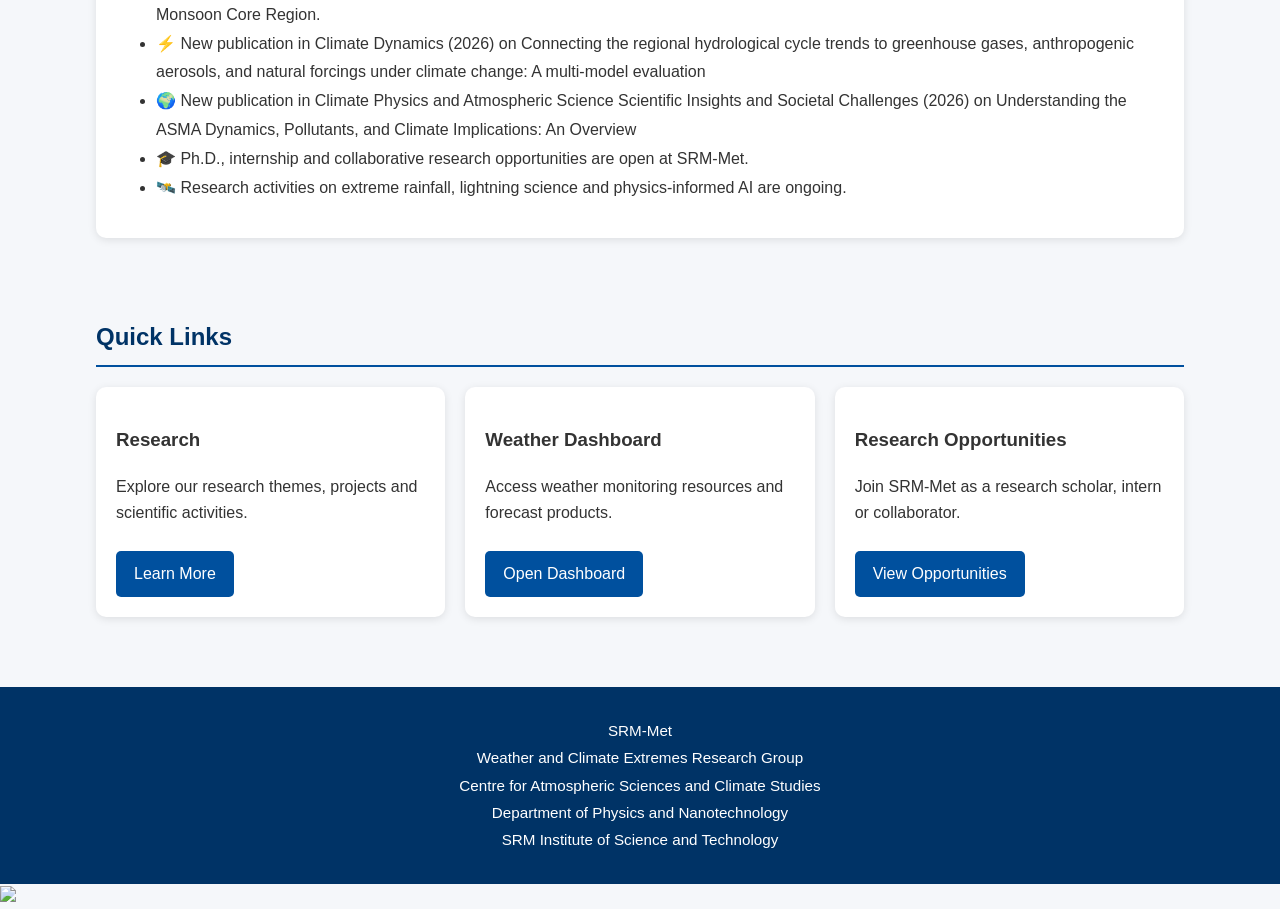
==== commit 57563560: "Update index.html" ====
--- a/index.html
+++ b/index.html
@@ -181,6 +181,7 @@
 <p>
 Weather & Climate Extremes<br>
 Lightning & Convection<br>
+Numerical Weather Prediction<br>
 AI/ML in Atmopsheric Science
 </p>
 
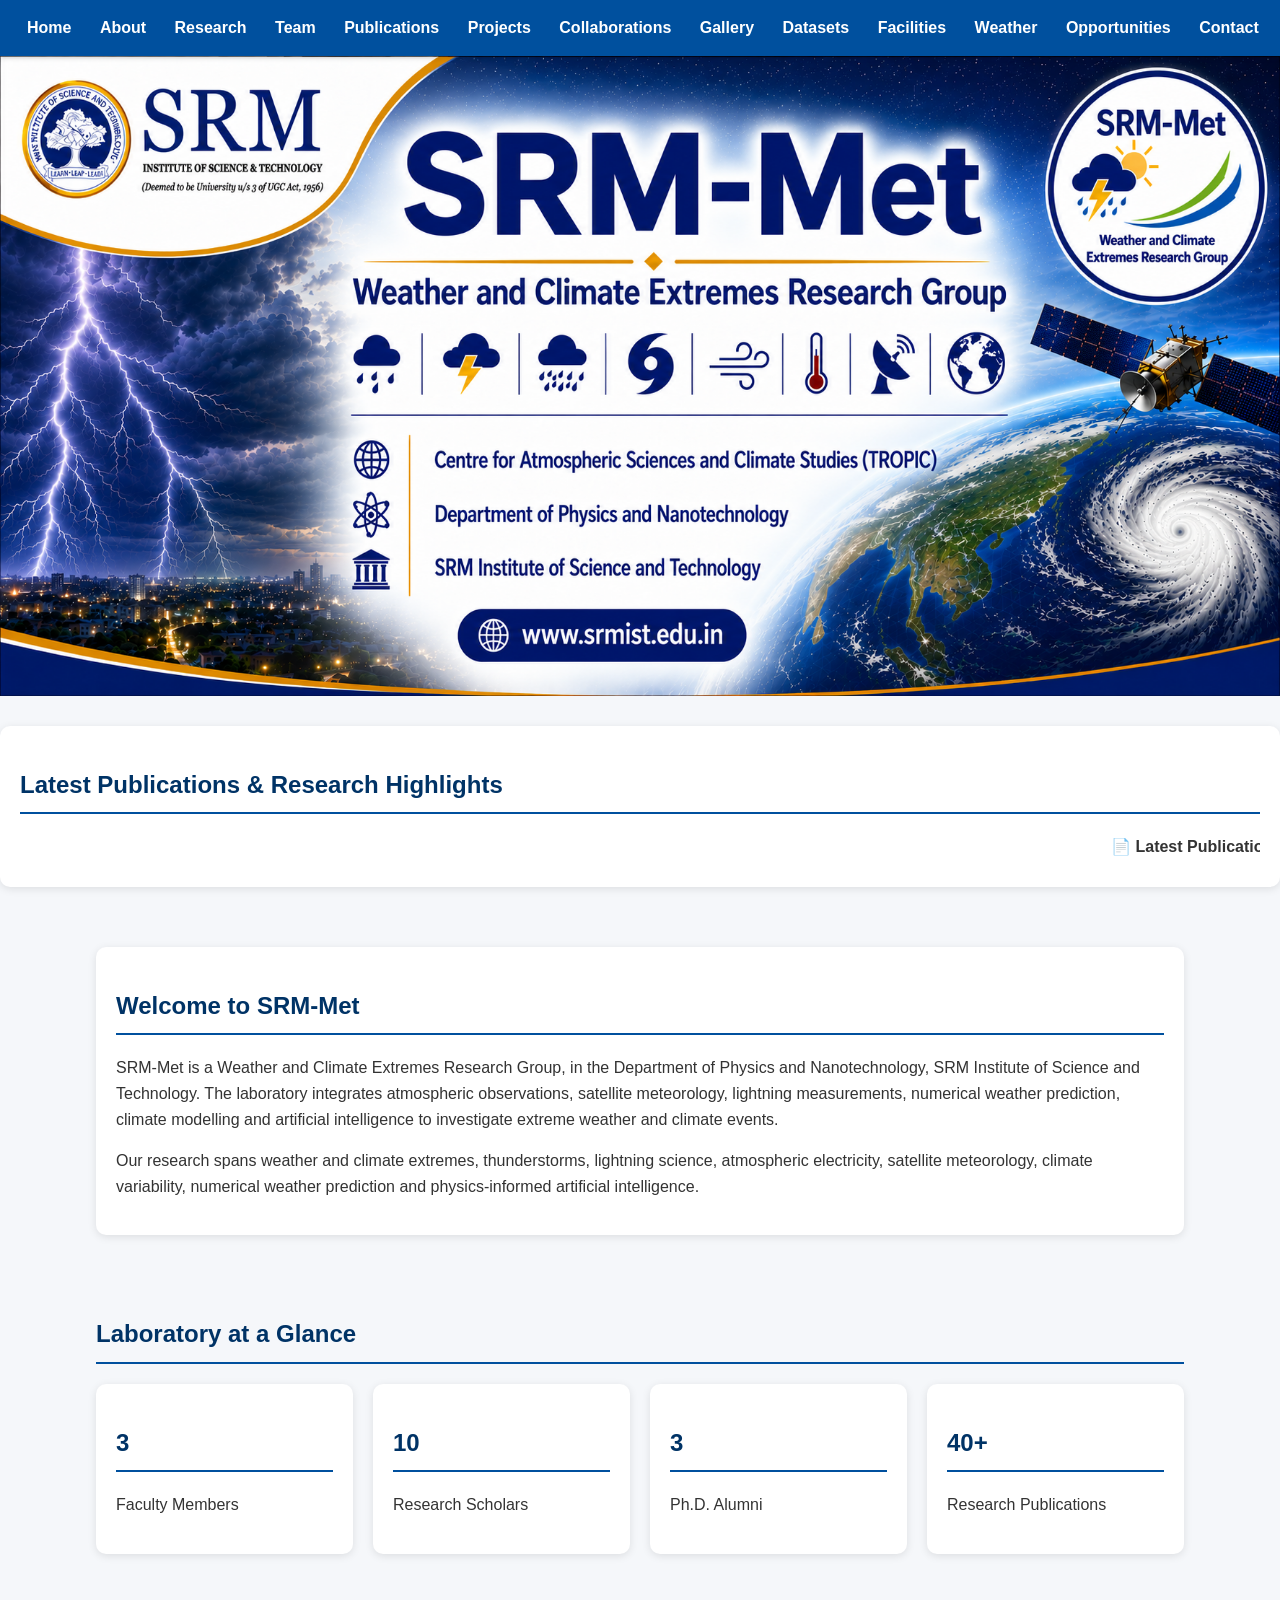
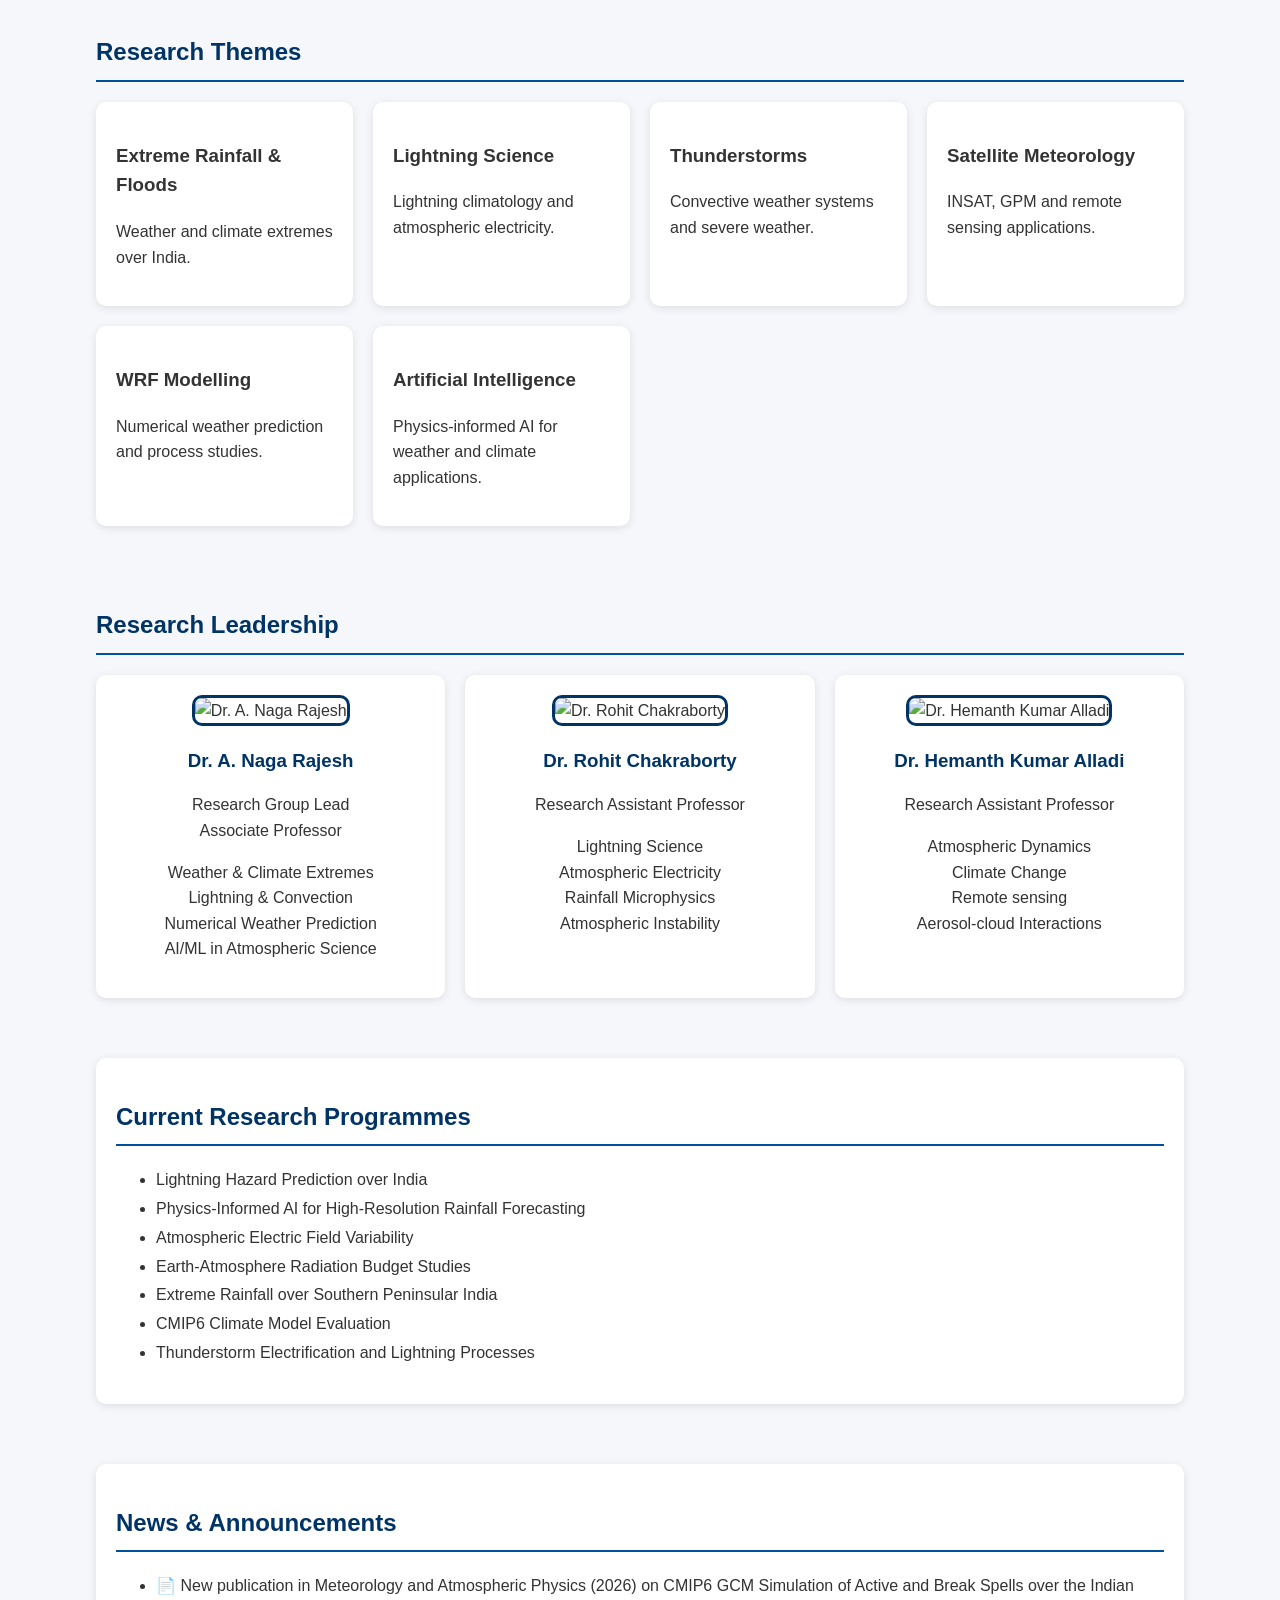
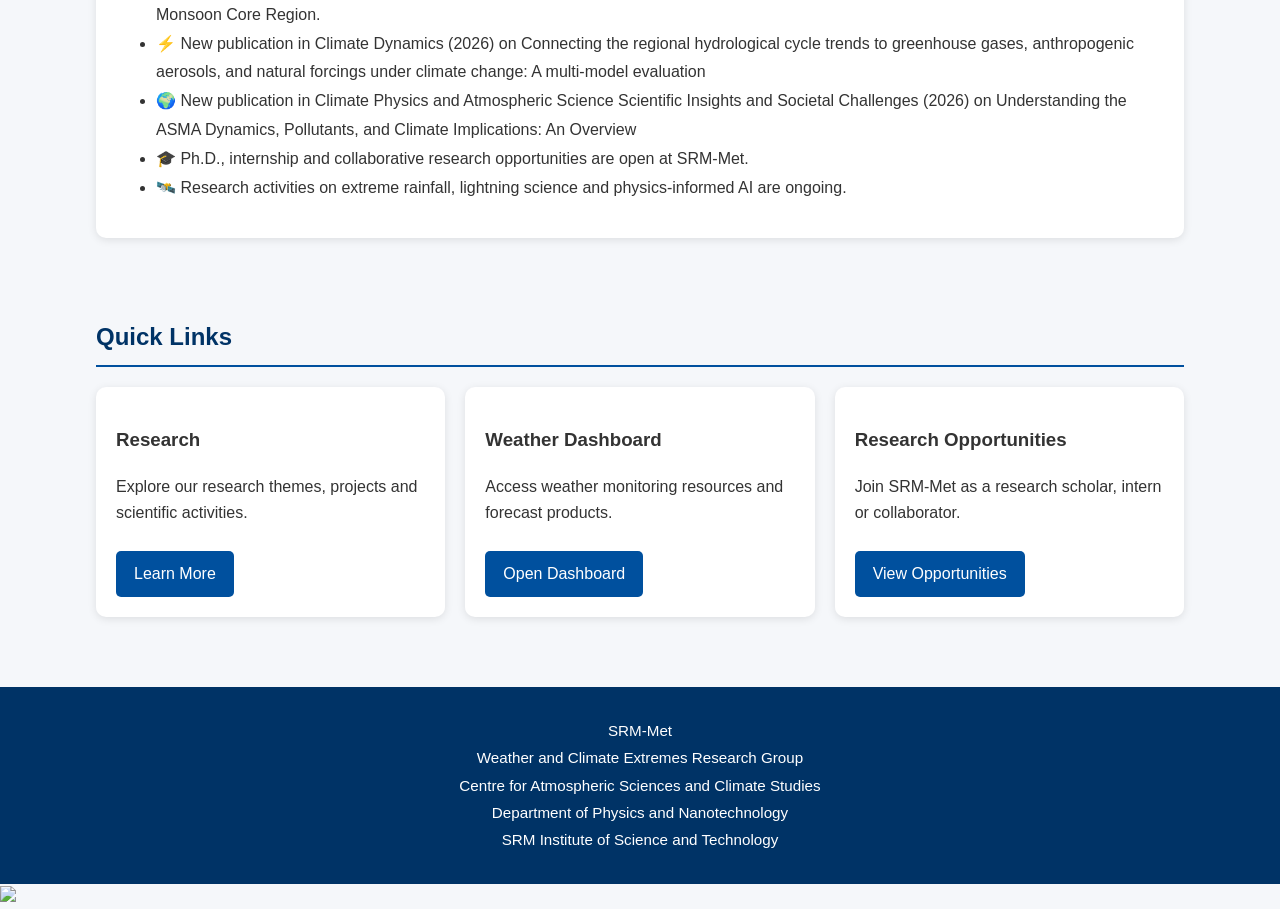
==== commit 31e13605: "Update index.html" ====
--- a/index.html
+++ b/index.html
@@ -182,7 +182,7 @@
 Weather & Climate Extremes<br>
 Lightning & Convection<br>
 Numerical Weather Prediction<br>
-AI/ML in Atmopsheric Science
+AI/ML in Atmospheric Science
 </p>
 
 </div>
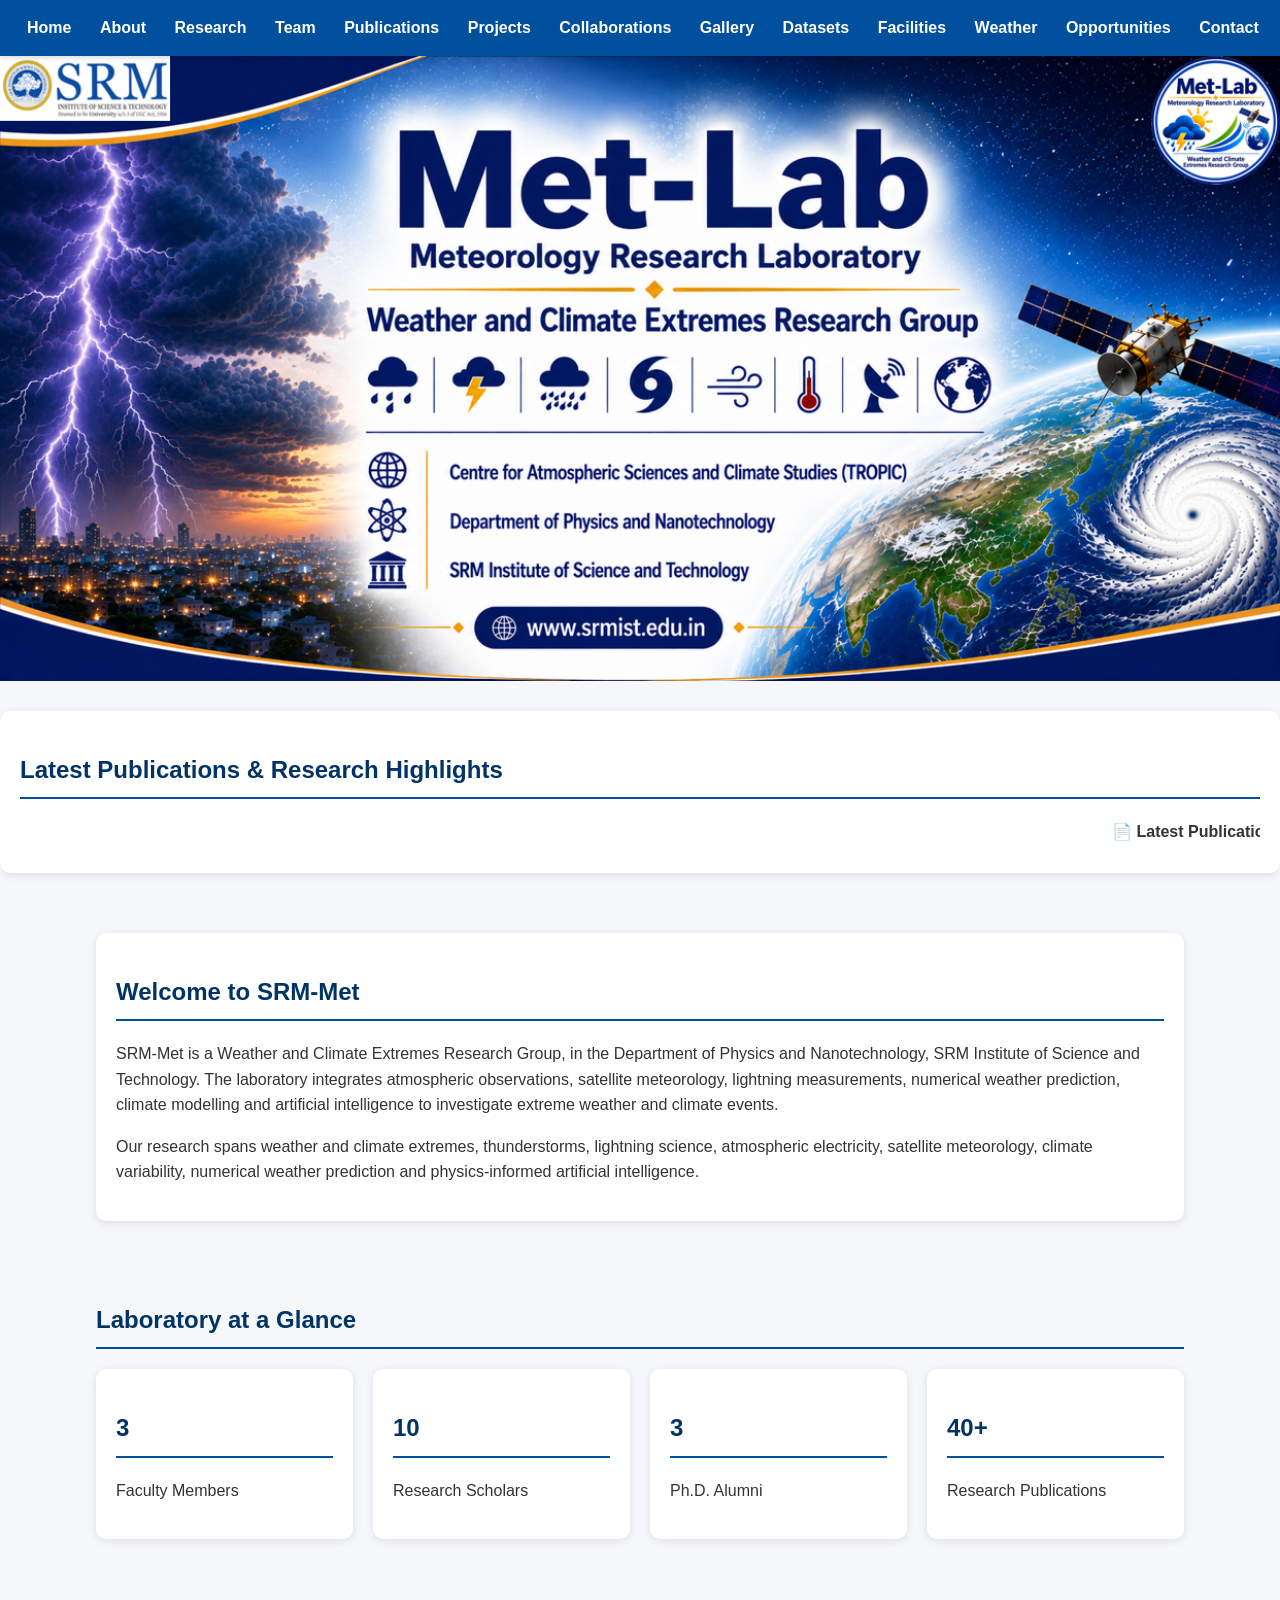
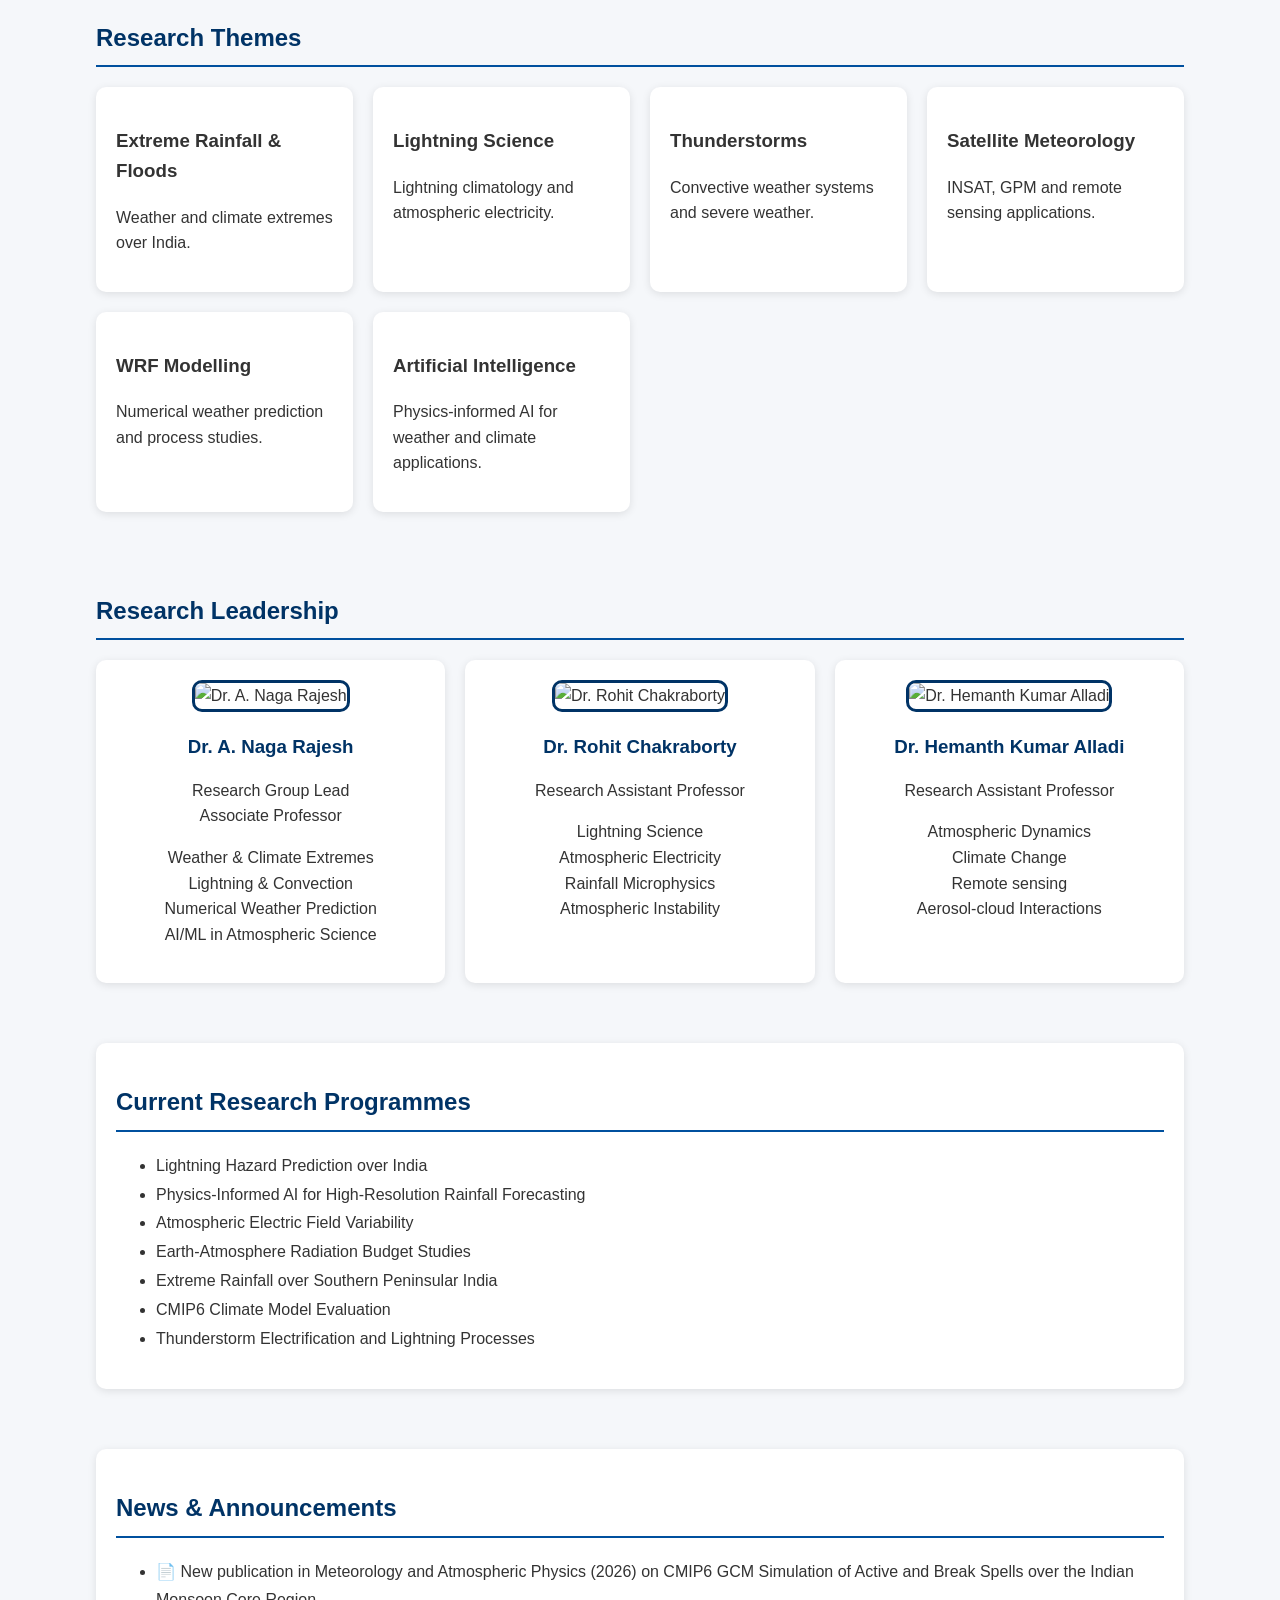
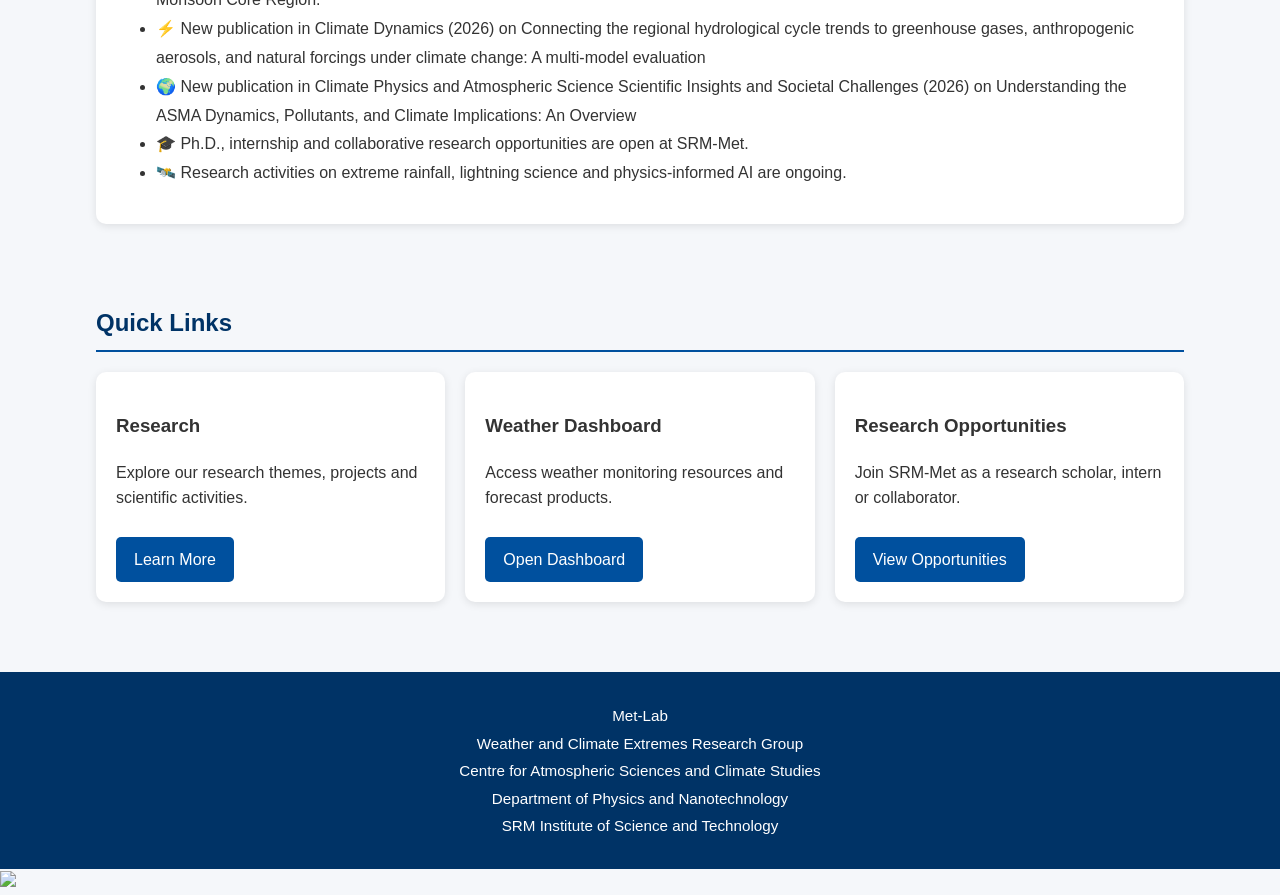
==== commit 98950646: "Update index.html" ====
--- a/index.html
+++ b/index.html
@@ -5,7 +5,7 @@
 
 <head>
 
-    <title>SRM-Met</title>
+    <title>Met-Lab</title>
 
     <link rel="stylesheet" href="css/style.css?v=2">
 
@@ -337,7 +337,7 @@
 
 <footer>
 
-SRM-Met<br>
+Met-Lab<br>
 Weather and Climate Extremes Research Group<br>
 Centre for Atmospheric Sciences and Climate Studies<br>
 Department of Physics and Nanotechnology<br>
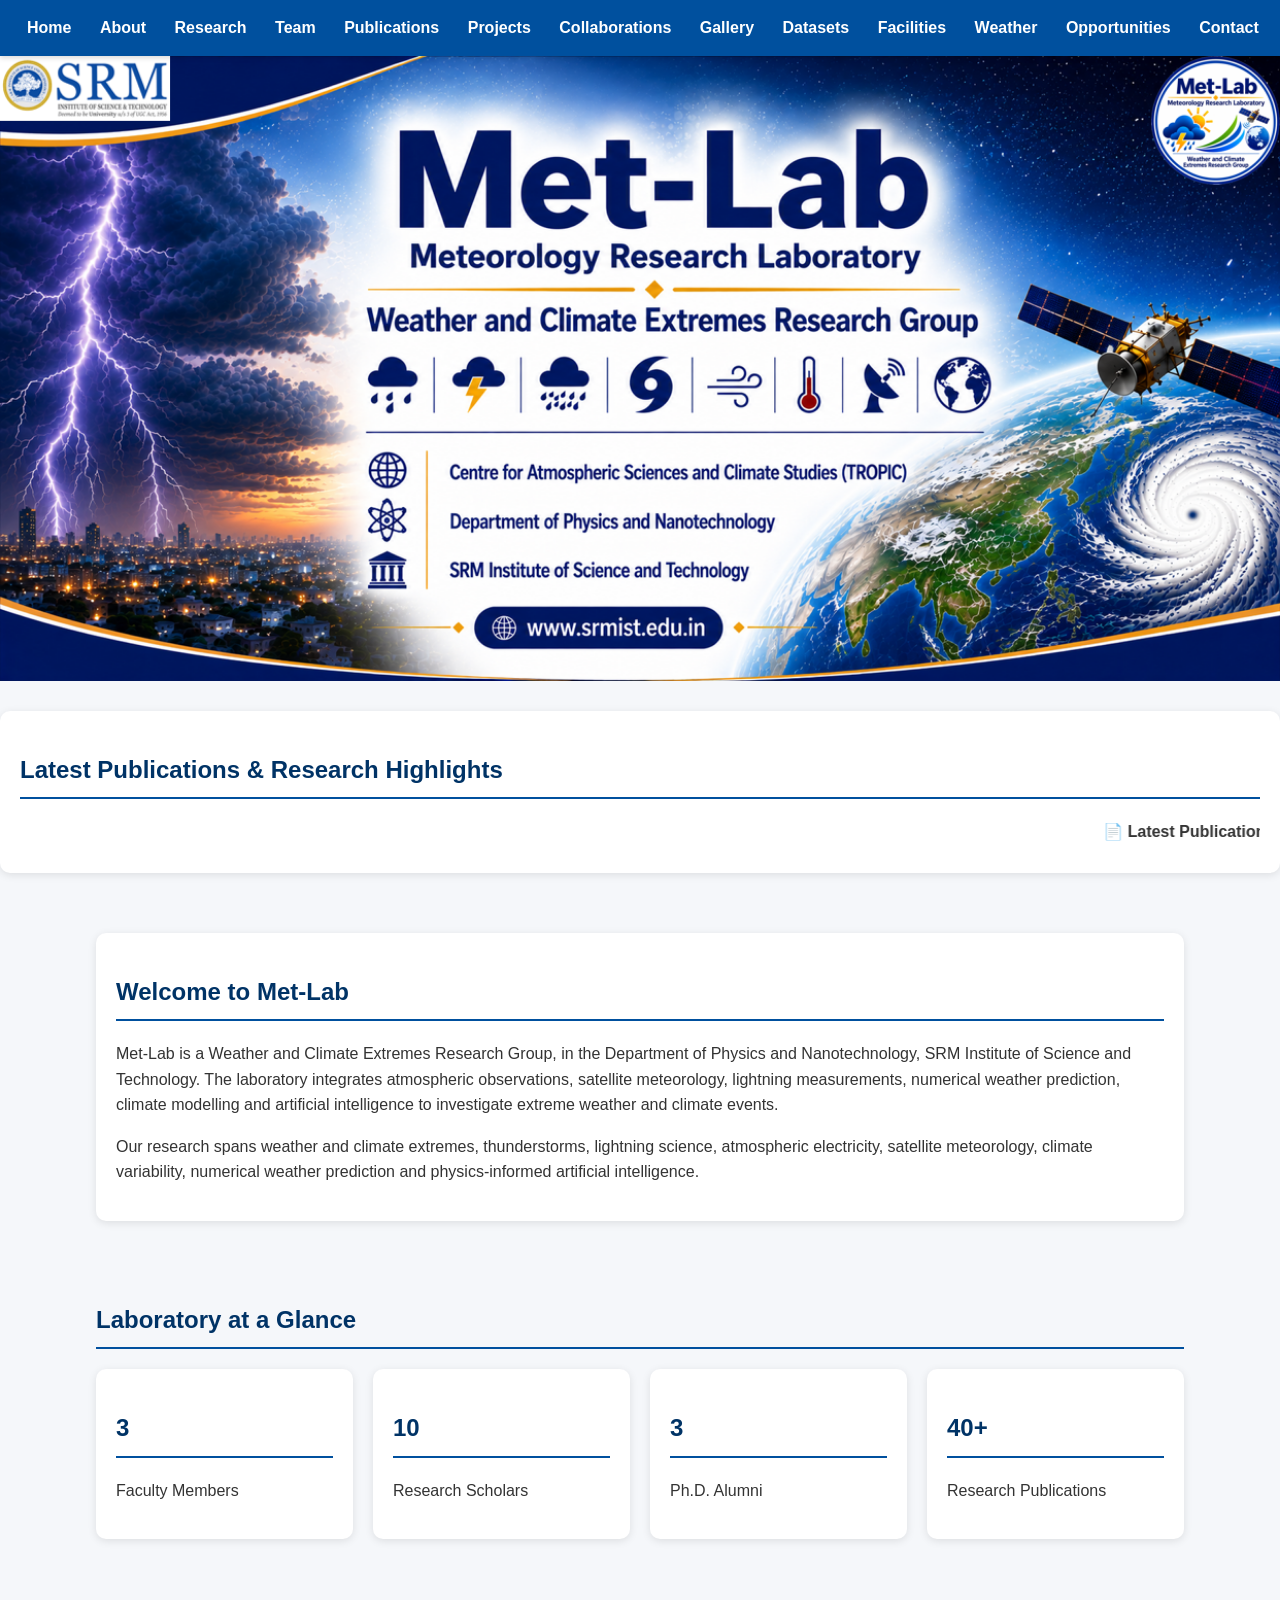
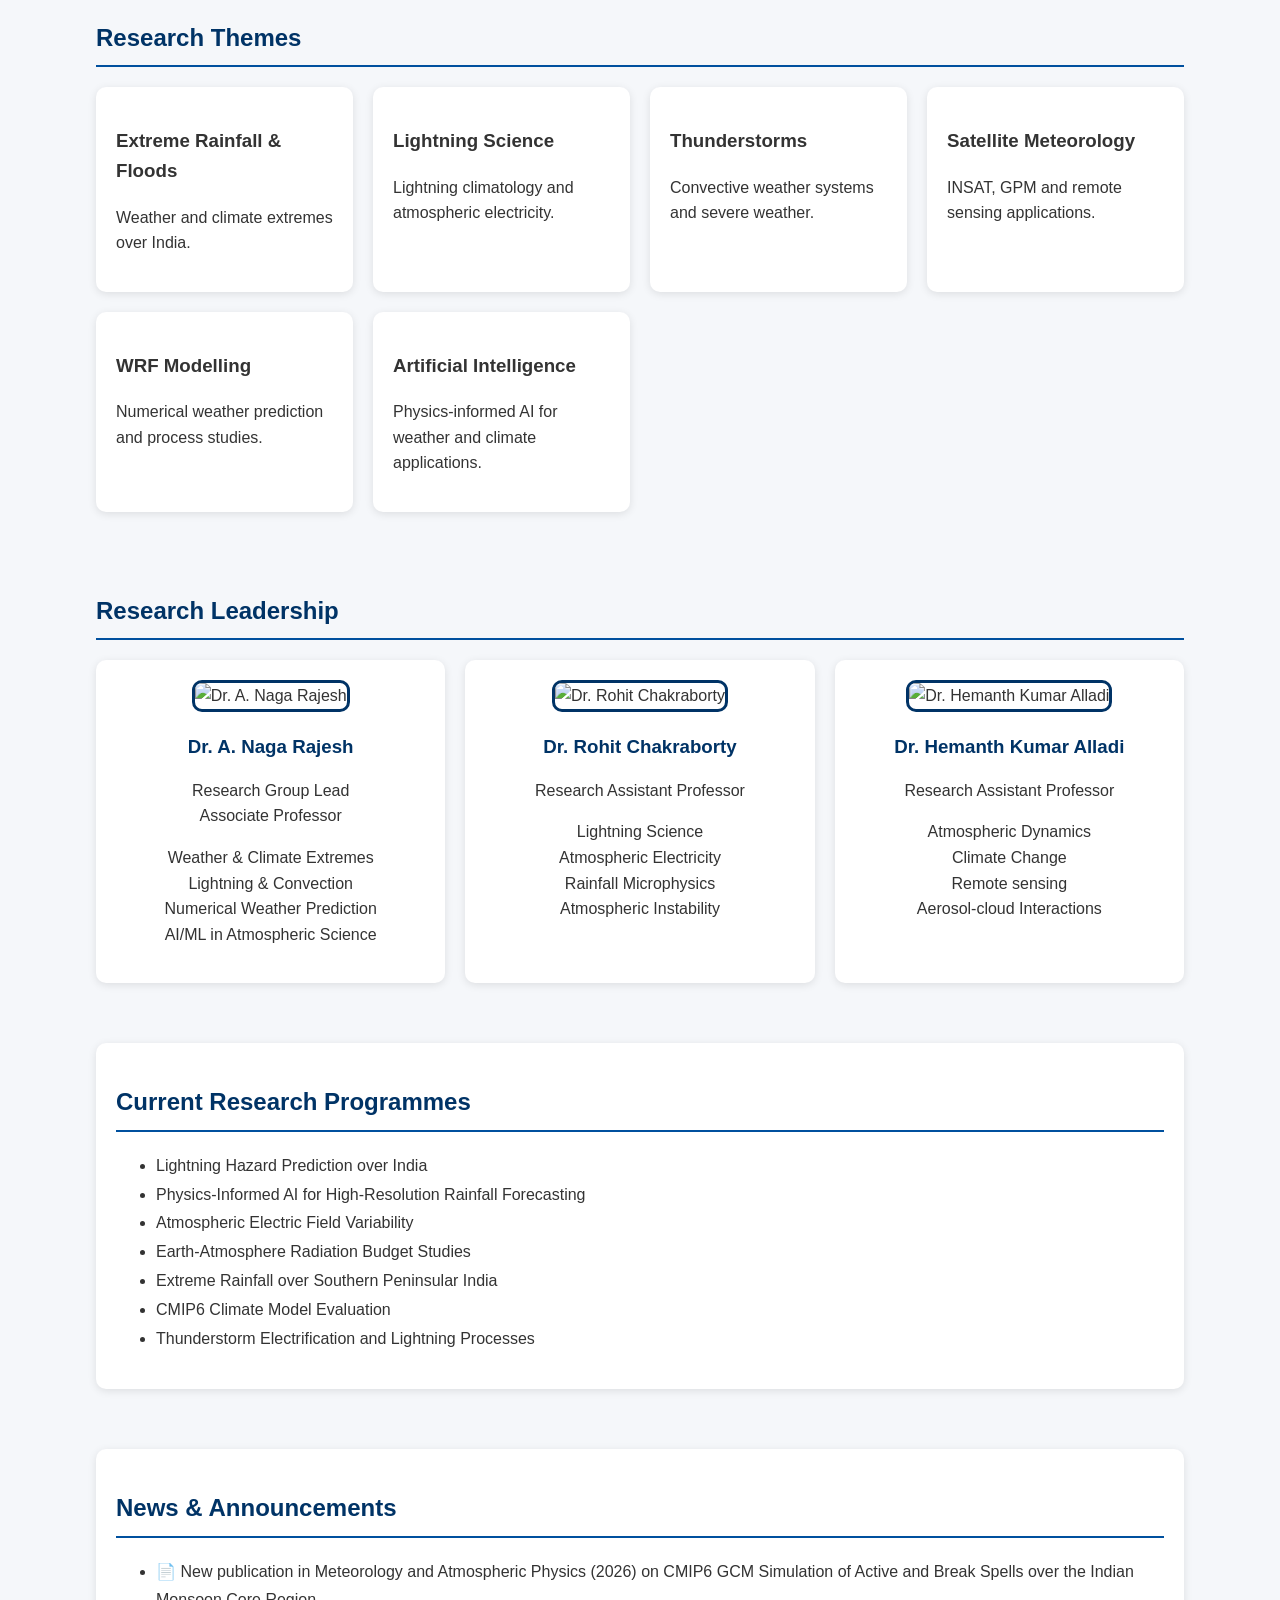
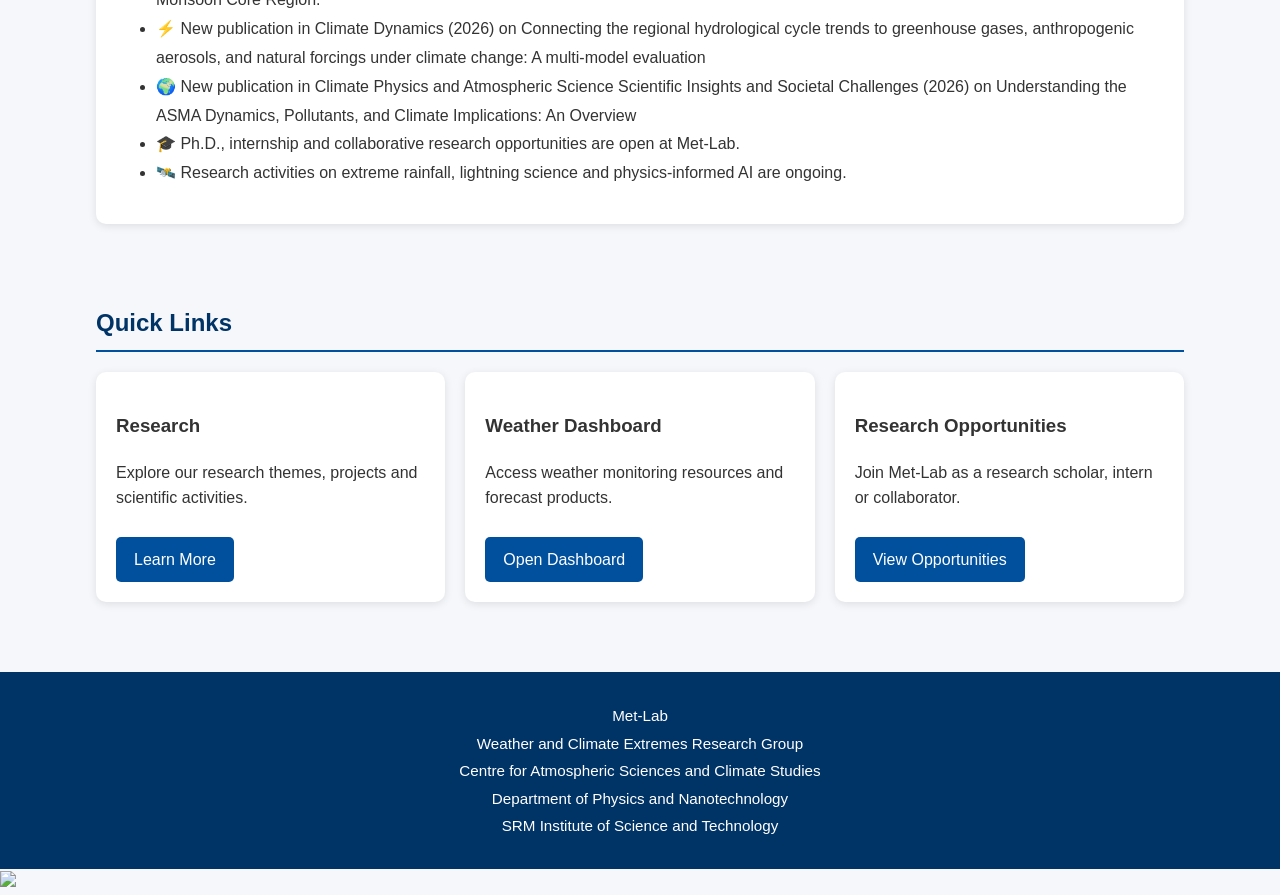
==== commit c4d9a32c: "Update index.html" ====
--- a/index.html
+++ b/index.html
@@ -48,7 +48,7 @@
 <div class="hero">
 
     <img src="images/banner.png"
-         alt="SRM-Met Banner"
+         alt="Met-Lab Banner"
          class="banner-image">
 
 </div>
@@ -77,10 +77,10 @@
 
 <div class="card">
 
-<h2>Welcome to SRM-Met</h2>
-
-<p>
-SRM-Met is a Weather and Climate Extremes Research Group, in the Department of Physics and Nanotechnology, SRM Institute of Science and Technology. The laboratory integrates atmospheric observations, satellite meteorology, lightning measurements, numerical weather prediction, climate modelling and artificial intelligence to investigate extreme weather and climate events.
+<h2>Welcome to Met-Lab</h2>
+
+<p>
+Met-Lab is a Weather and Climate Extremes Research Group, in the Department of Physics and Nanotechnology, SRM Institute of Science and Technology. The laboratory integrates atmospheric observations, satellite meteorology, lightning measurements, numerical weather prediction, climate modelling and artificial intelligence to investigate extreme weather and climate events.
 </p>
 
 <p>
@@ -271,7 +271,7 @@
 
 <li>🌍 New publication in Climate Physics and Atmospheric Science Scientific Insights and Societal Challenges (2026) on Understanding the ASMA Dynamics, Pollutants, and Climate Implications: An Overview </li>
 
-<li>🎓 Ph.D., internship and collaborative research opportunities are open at SRM-Met.</li>
+<li>🎓 Ph.D., internship and collaborative research opportunities are open at Met-Lab.</li>
 
 <li>🛰️ Research activities on extreme rainfall, lightning science and physics-informed AI are ongoing.</li>
 
@@ -320,7 +320,7 @@
 <h3>Research Opportunities</h3>
 
 <p>
-Join SRM-Met as a research scholar, intern or collaborator.
+Join Met-Lab as a research scholar, intern or collaborator.
 </p>
 
 <a class="button" href="opportunities.html">
@@ -344,7 +344,7 @@
 SRM Institute of Science and Technology
 
 </footer>
-<a href="https://visitorbadge.io/status?path=https%3A%2F%2Fsrm-met.github.io"><img src="https://api.visitorbadge.io/api/visitors?path=https%3A%2F%2Fsrm-met.github.io&label=VISITORS&countColor=%23263759" /></a>
+<a href="https://visitorbadge.io/status?path=https%3A%2F%2FMet-Lab.github.io"><img src="https://api.visitorbadge.io/api/visitors?path=https%3A%2F%2FMet-Lab.github.io&label=VISITORS&countColor=%23263759" /></a>
 </body>
 
 </html>
